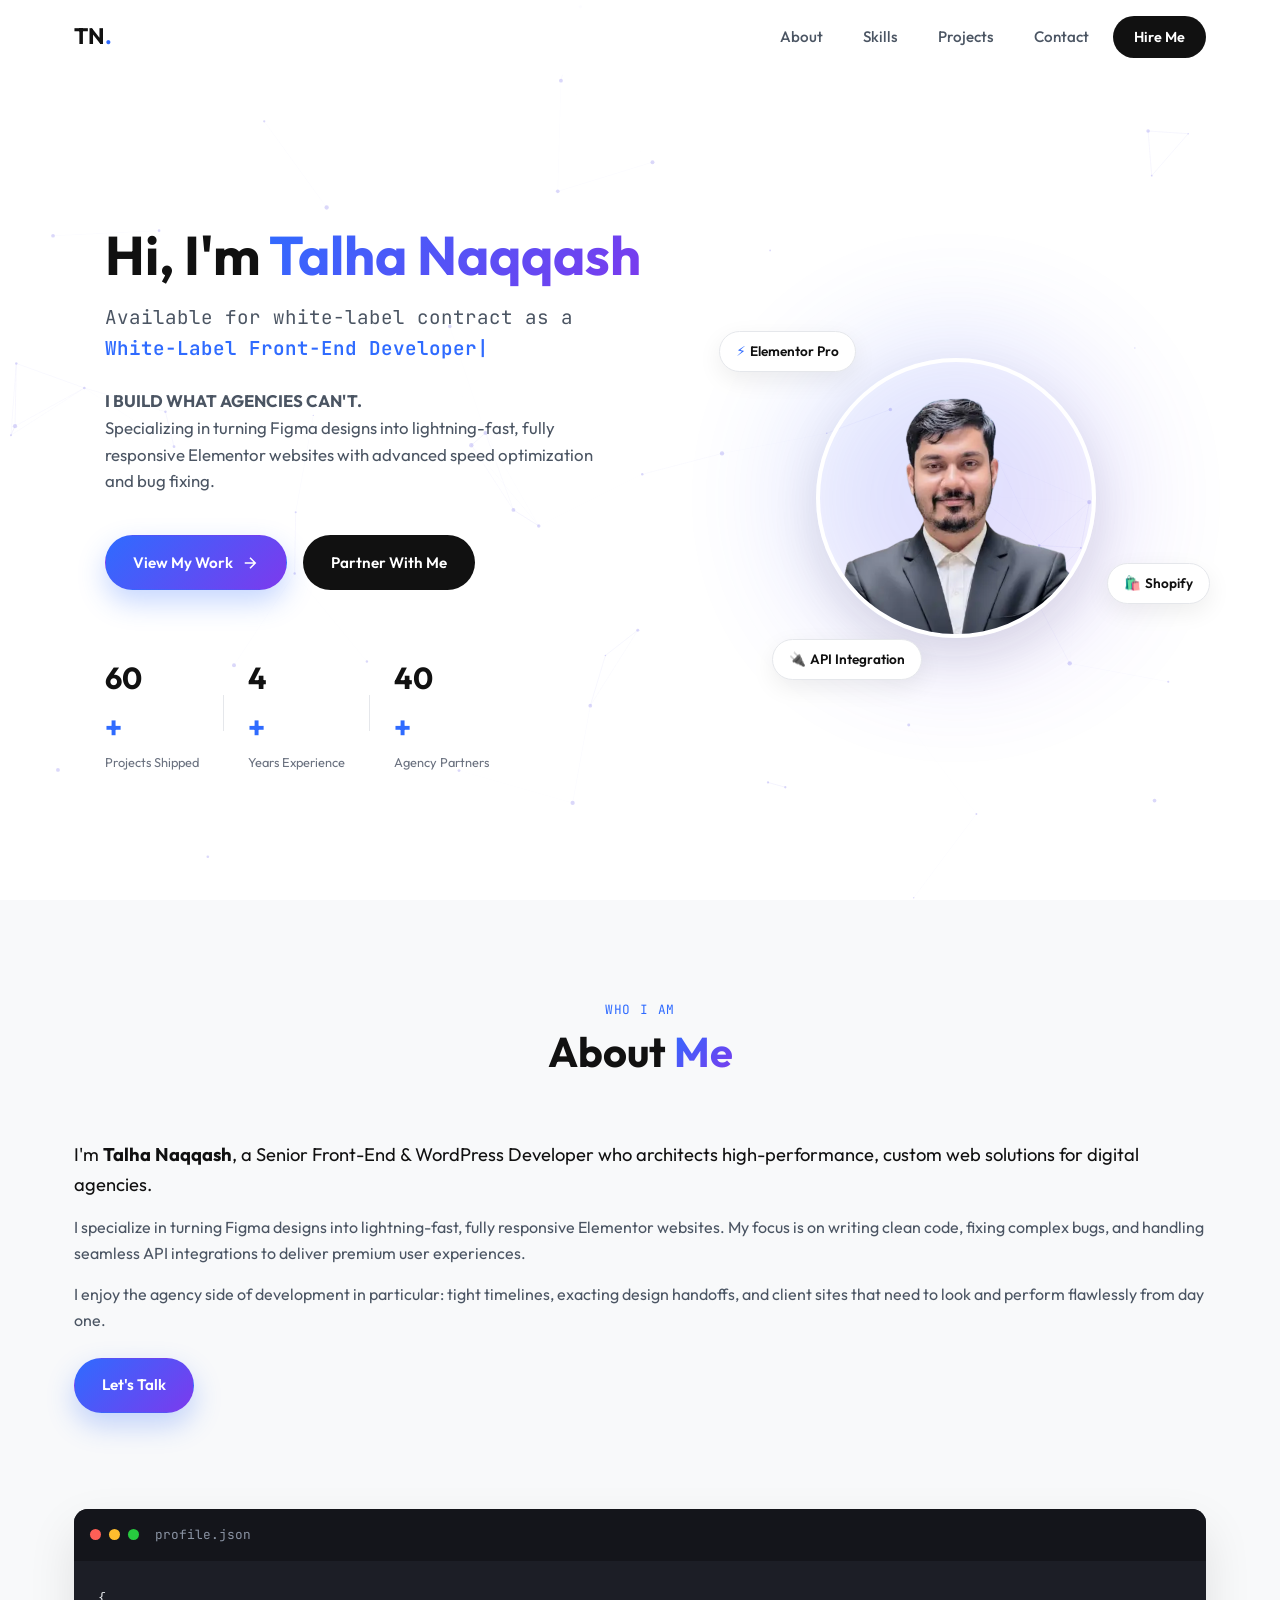
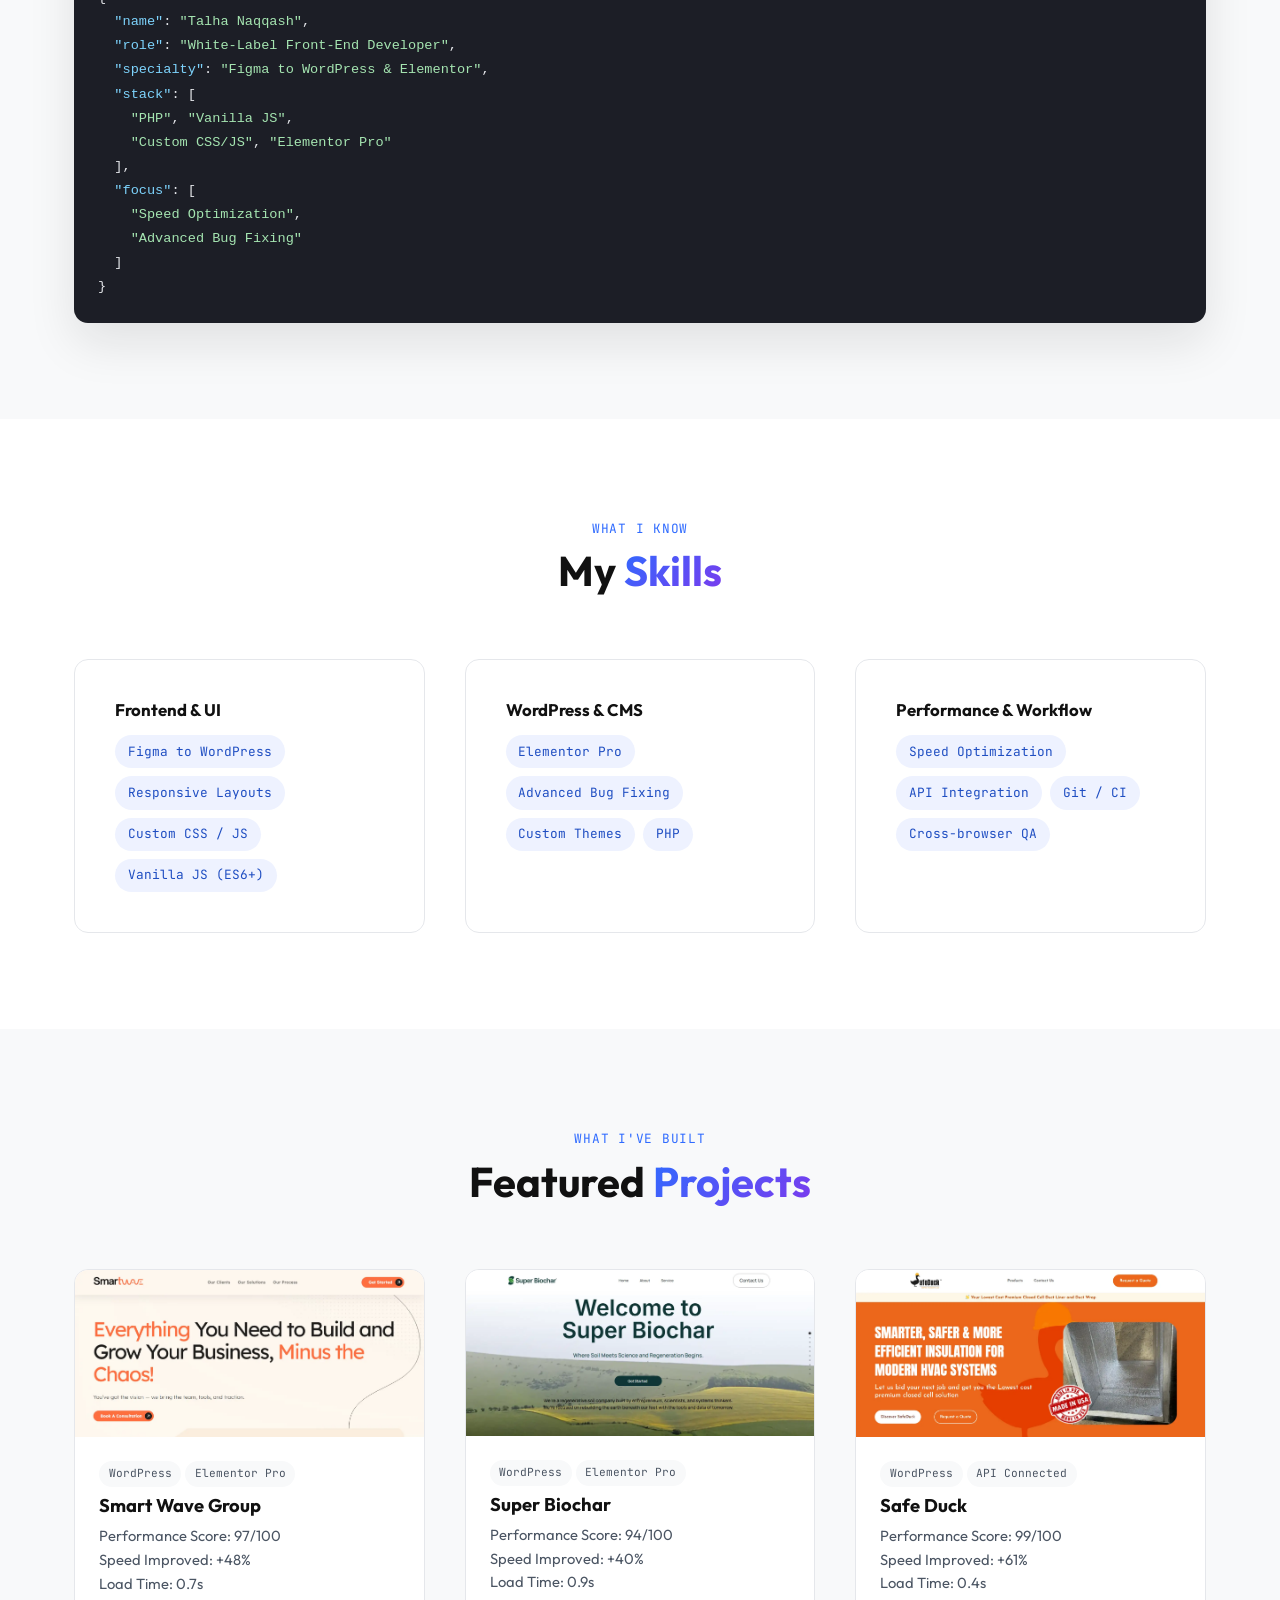
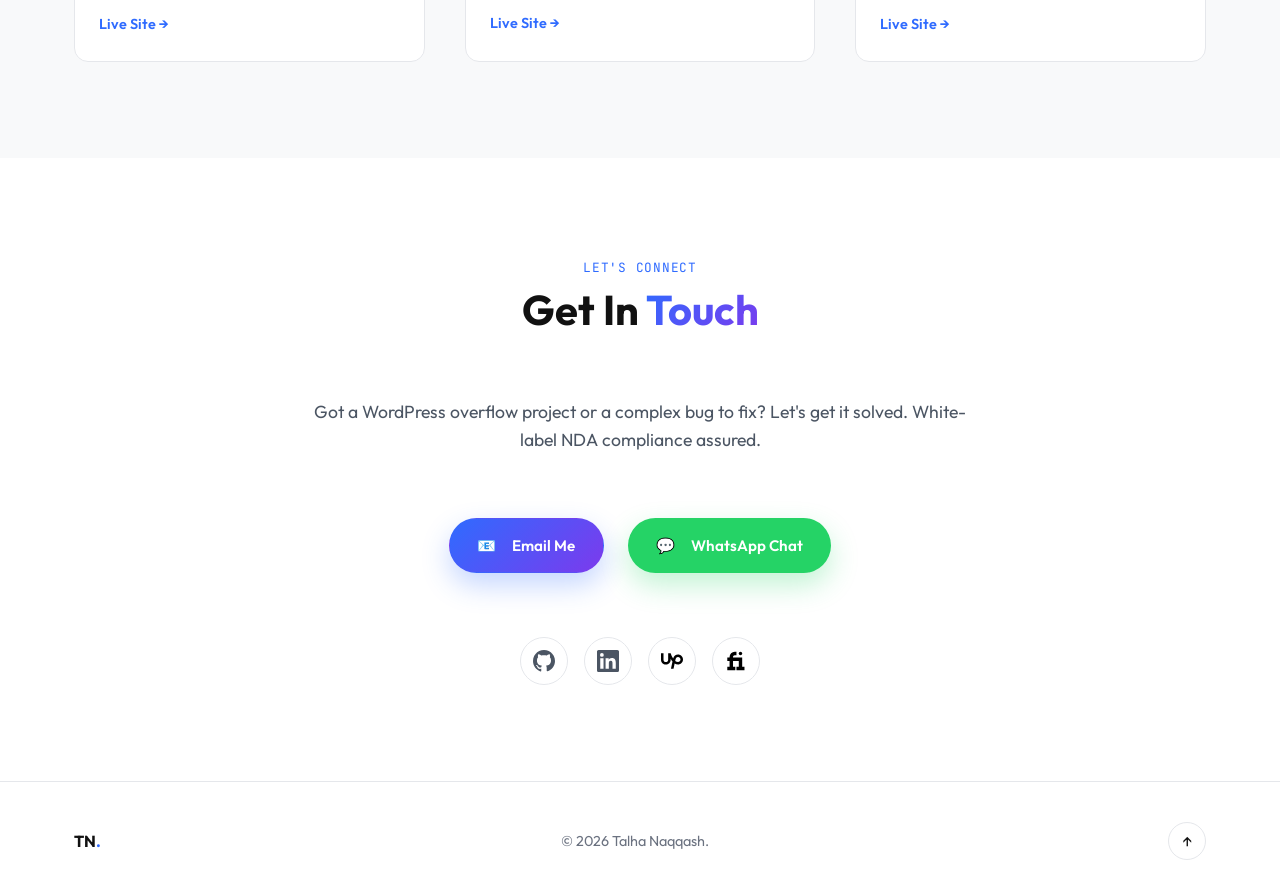
==== index.html @ b86e76d2 "Update index.html" ====
<!DOCTYPE html>
<html lang="en">
<head>
  <meta charset="UTF-8" />
  <meta name="viewport" content="width=device-width, initial-scale=1.0" />
  <title>Talha Naqqash — White-Label Front-End Developer</title>
  <meta name="description" content="Talha Naqqash is a White-Label Front-End Developer specializing in turning Figma designs into lightning-fast, fully responsive Elementor websites. Expert in speed optimization and advanced bug fixing." />
  <meta name="keywords" content="Talha Naqqash, Front-End Developer, WordPress Developer, White Label, Elementor Pro, Speed Optimization, Bug Fixing, API Integration" />
  <meta property="og:title" content="Talha Naqqash — White-Label Front-End Developer" />
  <meta property="og:description" content="I build what agencies can't. Specialized in custom Elementor builds, speed optimization, and advanced bug fixing." />
  <meta property="og:type" content="website" />

  <!-- Fonts: Outfit (display/body) + JetBrains Mono (code, typed text, tags) -->
  <link rel="preconnect" href="https://fonts.googleapis.com" />
  <link rel="preconnect" href="https://fonts.gstatic.com" crossorigin />
  <link href="https://fonts.googleapis.com/css2?family=Outfit:wght@300;400;500;600;700;800&family=JetBrains+Mono:wght@400;500;600&display=swap" rel="stylesheet" />

  <style>
  /* ==========================================================================
     Talha Naqqash — Portfolio
     Light-mode design system, BEM components, vanilla CSS (no frameworks)
     ========================================================================== */

  /* ---------- 1. Design tokens ---------- */
  :root {
    /* Color: light-mode, WCAG-conscious */
    --color-bg: #ffffff;
    --color-bg-alt: #f8f9fa;
    --color-surface: #ffffff;
    --color-border: #e5e7eb;

    --color-text-primary: #111111;
    --color-text-secondary: #4b5563;   
    --color-text-muted: #6b7280;   

    --color-accent: #2F6BFF;           
    --color-accent-dark: #1f4ec2;
    --color-accent-2: #7c3aed;         
    --color-accent-light: #eef2ff;
    --color-accent-glow: rgba(47, 107, 255, 0.28);
    --color-whatsapp: #25D366;

    --gradient-accent: linear-gradient(135deg, var(--color-accent), var(--color-accent-2));

    /* Type */
    --font-display: 'Outfit', system-ui, sans-serif;
    --font-body: 'Outfit', system-ui, sans-serif;
    --font-mono: 'JetBrains Mono', 'SFMono-Regular', Menlo, monospace;

    /* Spacing scale */
    --space-3xs: 0.25rem;
    --space-2xs: 0.5rem;
    --space-xs: 0.75rem;
    --space-sm: 1rem;
    --space-md: 1.5rem;
    --space-lg: 2.5rem;
    --space-xl: 4rem;
    --space-2xl: 6rem;

    /* Radius */
    --radius-sm: 8px;
    --radius-md: 14px;
    --radius-lg: 24px;
    --radius-full: 999px;

    /* Shadow */
    --shadow-sm: 0 1px 2px rgba(17, 17, 17, 0.05);
    --shadow-md: 0 8px 24px rgba(17, 17, 17, 0.07);
    --shadow-lg: 0 20px 48px rgba(17, 17, 17, 0.10);
    --shadow-accent: 0 12px 28px var(--color-accent-glow);

    /* Motion */
    --ease-base: cubic-bezier(0.4, 0, 0.2, 1);
    --transition-fast: 0.2s var(--ease-base);
    --transition-base: 0.35s var(--ease-base);

    --container-width: 1180px;
  }

  /* ---------- 2. Reset & base ---------- */
  *, *::before, *::after { box-sizing: border-box; }
  html { scroll-behavior: smooth; }

  @media (prefers-reduced-motion: reduce) {
    html { scroll-behavior: auto; }
    *, *::before, *::after {
      animation-duration: 0.001ms !important;
      animation-iteration-count: 1 !important;
      transition-duration: 0.001ms !important;
      scroll-behavior: auto !important;
    }
  }

  body, h1, h2, h3, p, figure, blockquote, ul, ol { margin: 0; }
  ul { list-style: none; padding: 0; }
  img { max-width: 100%; display: block; }
  a { color: inherit; text-decoration: none; }
  button { font: inherit; cursor: pointer; }
  input, textarea { font: inherit; }

  body {
    font-family: var(--font-body);
    color: var(--color-text-primary);
    background: var(--color-bg);
    line-height: 1.6;
    -webkit-font-smoothing: antialiased;
    overflow-x: hidden;
  }

  h1, h2, h3 { font-family: var(--font-display); font-weight: 700; line-height: 1.15; }

  :focus-visible {
    outline: 2px solid var(--color-accent);
    outline-offset: 3px;
    border-radius: var(--radius-sm);
  }

  /* ---------- 3. Utilities ---------- */
  .u-container {
    width: 100%;
    max-width: var(--container-width);
    margin-inline: auto;
    padding-inline: var(--space-md);
  }

  .u-skip-link {
    position: absolute;
    left: -9999px;
    top: 0;
    background: var(--color-accent);
    color: #fff;
    padding: var(--space-2xs) var(--space-sm);
    border-radius: var(--radius-sm);
    z-index: 999;
  }
  .u-skip-link:focus {
    left: var(--space-sm);
    top: var(--space-sm);
  }

  .section { padding-block: var(--space-2xl); }
  .section:nth-of-type(even) { background: var(--color-bg-alt); }

  .u-reveal {
    opacity: 0;
    transform: translateY(24px);
    transition: opacity 0.7s var(--ease-base), transform 0.7s var(--ease-base);
  }
  .u-reveal.is-visible { opacity: 1; transform: translateY(0); }

  /* ---------- 4. Cursor glow ---------- */
  .cursor-glow {
    position: fixed;
    top: 0;
    left: 0;
    width: 420px;
    height: 420px;
    pointer-events: none;
    border-radius: 50%;
    background: radial-gradient(circle, var(--color-accent-glow) 0%, rgba(124, 58, 237, 0) 70%);
    filter: blur(10px);
    transform: translate(-50%, -50%);
    z-index: 0;
    opacity: 0;
    transition: opacity 0.4s ease;
    will-change: transform;
  }
  .cursor-glow.is-active { opacity: 1; }

  @media (hover: none), (prefers-reduced-motion: reduce) {
    .cursor-glow { display: none; }
  }

  /* ---------- 5. Buttons ---------- */
  .button {
    display: inline-flex;
    align-items: center;
    gap: var(--space-2xs);
    padding: 0.9rem 1.7rem;
    border-radius: var(--radius-full);
    font-weight: 600;
    font-size: 0.95rem;
    border: 1.5px solid transparent;
    transition: transform var(--transition-fast), box-shadow var(--transition-fast), background var(--transition-fast), color var(--transition-fast);
    white-space: nowrap;
  }
  .button:hover { transform: translateY(-2px); }

  .button--primary {
    background: var(--gradient-accent);
    color: #fff;
    box-shadow: var(--shadow-accent);
  }
  .button--primary:hover { box-shadow: 0 16px 34px var(--color-accent-glow); }

  .button--secondary {
    background: var(--color-text-primary);
    color: #fff;
  }
  .button--secondary:hover { background: #000; }

  .button--outline {
    background: transparent;
    border-color: var(--color-border);
    color: var(--color-text-primary);
  }
  .button--outline:hover { border-color: var(--color-accent); color: var(--color-accent); }

  .button--whatsapp {
    background: var(--color-whatsapp);
    color: #fff;
    box-shadow: 0 12px 28px rgba(37, 211, 102, 0.28);
  }
  .button--whatsapp:hover { box-shadow: 0 16px 34px rgba(37, 211, 102, 0.4); }

  .button__icon {
    width: 18px;
    height: 18px;
    transition: transform var(--transition-fast);
  }
  .button--primary:hover .button__icon { transform: translateX(3px); }

  /* ---------- 6. Header ---------- */
  .header {
    position: fixed;
    inset-inline: 0;
    top: 0;
    z-index: 100;
    background: rgba(255, 255, 255, 0.75);
    backdrop-filter: blur(12px);
    -webkit-backdrop-filter: blur(12px);
    border-bottom: 1px solid transparent;
    transition: box-shadow var(--transition-base), border-color var(--transition-base);
  }
  .header--scrolled {
    box-shadow: var(--shadow-sm);
    border-bottom-color: var(--color-border);
  }

  .header__inner {
    max-width: var(--container-width);
    margin-inline: auto;
    padding: var(--space-sm) var(--space-md);
    display: flex;
    align-items: center;
    gap: var(--space-md);
  }

  .header__logo {
    font-family: var(--font-display);
    font-weight: 700;
    font-size: 1.4rem;
    color: var(--color-text-primary);
  }
  .header__logo-dot { color: var(--color-accent); }

  .header__nav { margin-inline-start: auto; }
  .header__nav-list { display: flex; gap: var(--space-lg); }
  .header__nav-link {
    font-weight: 500;
    font-size: 0.95rem;
    color: var(--color-text-secondary);
    position: relative;
    padding-block: var(--space-3xs);
    transition: color var(--transition-fast);
  }
  .header__nav-link::after {
    content: '';
    position: absolute;
    left: 0;
    bottom: -2px;
    width: 0;
    height: 2px;
    background: var(--gradient-accent);
    transition: width var(--transition-fast);
  }
  .header__nav-link:hover { color: var(--color-text-primary); }
  .header__nav-link:hover::after,
  .header__nav-link.is-active::after { width: 100%; }
  .header__nav-link.is-active { color: var(--color-text-primary); }

  .header__cta {
    background: var(--color-text-primary);
    color: #fff;
    padding: 0.6rem 1.3rem;
    border-radius: var(--radius-full);
    font-weight: 600;
    font-size: 0.9rem;
    transition: background var(--transition-fast), transform var(--transition-fast);
  }
  .header__cta:hover { background: var(--color-accent); transform: translateY(-2px); }

  .header__hamburger {
    display: none;
    flex-direction: column;
    gap: 5px;
    background: none;
    border: none;
    padding: var(--space-2xs);
  }
  .header__hamburger-bar {
    width: 22px;
    height: 2px;
    background: var(--color-text-primary);
    border-radius: 2px;
    transition: transform var(--transition-fast), opacity var(--transition-fast);
  }
  .header__hamburger--active .header__hamburger-bar:nth-child(1) { transform: translateY(7px) rotate(45deg); }
  .header__hamburger--active .header__hamburger-bar:nth-child(2) { opacity: 0; }
  .header__hamburger--active .header__hamburger-bar:nth-child(3) { transform: translateY(-7px) rotate(-45deg); }

  /* ---------- 7. Hero ---------- */
  .hero {
    position: relative;
    min-height: 100vh;
    display: flex;
    align-items: center;
    padding-top: 6rem;
    overflow: hidden;
    background: var(--color-bg);
  }

  .hero__canvas {
    position: absolute;
    inset: 0;
    width: 100%;
    height: 100%;
    z-index: 0;
    opacity: 0.6;
  }

  .hero__container {
    position: relative;
    z-index: 1;
    max-width: var(--container-width);
    margin-inline: auto;
    padding-inline: var(--space-md);
    display: grid;
    grid-template-columns: 1.1fr 0.9fr;
    align-items: center;
    gap: var(--space-2xl);
  }

  .hero__greeting {
    display: inline-block;
    font-family: var(--font-mono);
    font-size: 0.85rem;
    color: var(--color-accent-dark);
    background: var(--color-accent-light);
    padding: 0.45rem 1rem;
    border-radius: var(--radius-full);
    margin-bottom: var(--space-md);
    animation: fadeInUp 0.7s var(--ease-base) both;
  }

  .hero__title {
    font-size: clamp(2.2rem, 5vw, 3.4rem);
    color: var(--color-text-primary);
    margin-bottom: var(--space-sm);
    animation: fadeInUp 0.7s var(--ease-base) 0.1s both;
  }
  .hero__title-highlight {
    background: var(--gradient-accent);
    -webkit-background-clip: text;
    background-clip: text;
    color: transparent;
  }

  .hero__role {
    font-family: var(--font-mono);
    font-size: clamp(1rem, 2vw, 1.2rem);
    color: var(--color-text-secondary);
    margin-bottom: var(--space-md);
    min-height: 1.6em;
    animation: fadeInUp 0.7s var(--ease-base) 0.2s both;
  }
  .hero__role-typed { color: var(--color-accent); font-weight: 600; }
  .hero__role-cursor {
    color: var(--color-accent);
    font-weight: 600;
    animation: blink 1s step-end infinite;
  }

  .hero__tagline {
    max-width: 46ch;
    color: var(--color-text-secondary);
    font-size: 1.05rem;
    margin-bottom: var(--space-lg);
    animation: fadeInUp 0.7s var(--ease-base) 0.3s both;
  }

  .hero__actions {
    display: flex;
    flex-wrap: wrap;
    gap: var(--space-sm);
    margin-bottom: var(--space-xl);
    animation: fadeInUp 0.7s var(--ease-base) 0.4s both;
  }

  .hero__stats {
    display: flex;
    align-items: center;
    gap: var(--space-md);
    animation: fadeInUp 0.7s var(--ease-base) 0.5s both;
  }
  .hero__stat { display: flex; flex-direction: column; }
  .hero__stat-number, .hero__stat-unit {
    font-family: var(--font-display);
    font-size: 1.9rem;
    font-weight: 700;
    color: var(--color-text-primary);
  }
  .hero__stat-unit { color: var(--color-accent); }
  .hero__stat-label {
    font-size: 0.8rem;
    color: var(--color-text-muted);
  }
  .hero__stat-divider {
    width: 1px;
    height: 36px;
    background: var(--color-border);
  }

  .hero__visual {
    position: relative;
    display: flex;
    align-items: center;
    justify-content: center;
    min-height: 380px;
    animation: fadeIn 1s var(--ease-base) 0.3s both;
  }

  .hero__photo-glow {
    position: absolute;
    width: 320px;
    height: 320px;
    border-radius: 50%;
    background: var(--gradient-accent);
    opacity: 0.18;
    filter: blur(60px);
    animation: pulseGlow 6s ease-in-out infinite;
  }
    
  .hero__photo {
    position: relative;
    width: 280px;
    height: 280px;
    border-radius: 50%;
    object-fit: cover;
    object-position: top; /* <--- This forces the crop to keep your head */
    border: 4px solid #fff;
    box-shadow: var(--shadow-lg);
  }

  .hero__photo--placeholder {
    display: flex;
    align-items: center;
    justify-content: center;
    background: var(--gradient-accent);
    color: #fff;
    font-family: var(--font-display);
    font-weight: 700;
    font-size: 4rem;
    letter-spacing: 1px;
  }

  .hero__badge {
    position: absolute;
    display: flex;
    align-items: center;
    gap: var(--space-3xs);
    background: var(--color-surface);
    border: 1px solid var(--color-border);
    padding: 0.55rem 1rem;
    border-radius: var(--radius-full);
    font-size: 0.85rem;
    font-weight: 600;
    color: var(--color-text-primary);
    box-shadow: var(--shadow-md);
    animation: float 5s ease-in-out infinite;
    animation-delay: var(--delay, 0s);
  }
  .hero__badge-icon { color: var(--color-accent); }
  .hero__badge--wp { top: 6%; left: -4%; }
  .hero__badge--js { bottom: 22%; right: -8%; }
  .hero__badge--php { bottom: 2%; left: 8%; }

  /* ---------- 8. Section heading ---------- */
  .section-heading { text-align: center; max-width: 640px; margin: 0 auto var(--space-xl); }
  .section-heading__eyebrow {
    display: inline-block;
    font-family: var(--font-mono);
    font-size: 0.8rem;
    letter-spacing: 0.06em;
    text-transform: uppercase;
    color: var(--color-accent);
    margin-bottom: var(--space-2xs);
  }
  .section-heading__title {
    font-size: clamp(1.8rem, 3.5vw, 2.6rem);
    color: var(--color-text-primary);
  }
  .section-heading__highlight {
    background: var(--gradient-accent);
    -webkit-background-clip: text;
    background-clip: text;
    color: transparent;
  }

  /* ---------- 9. About ---------- */
  .about__grid {
    display: grid;
    grid-template-columns: 1.1fr 0.9fr;
    gap: var(--space-2xl);
    align-items: center;
  }
  .about__lead { font-size: 1.15rem; margin-bottom: var(--space-sm); }
  .about__paragraph { color: var(--color-text-secondary); margin-bottom: var(--space-sm); }
  .about__actions { display: flex; gap: var(--space-sm); margin-top: var(--space-md); flex-wrap: wrap; }

  .code-window {
    background: #1c1e26;
    border-radius: var(--radius-md);
    overflow: hidden;
    box-shadow: var(--shadow-lg);
  }
  .code-window__header {
    display: flex;
    align-items: center;
    gap: var(--space-2xs);
    padding: var(--space-sm);
    background: #14151b;
  }
  .code-window__dot { width: 11px; height: 11px; border-radius: 50%; }
  .code-window__dot--red { background: #ff5f56; }
  .code-window__dot--yellow { background: #ffbd2e; }
  .code-window__dot--green { background: #27c93f; }
  .code-window__title {
    margin-inline-start: var(--space-2xs);
    font-family: var(--font-mono);
    font-size: 0.8rem;
    color: #8a93a3;
  }
  .code-window__body { padding: var(--space-md); overflow-x: auto; }
  .code-window__pre {
    margin: 0;
    font-family: var(--font-mono);
    font-size: 0.85rem;
    line-height: 1.7;
    color: #e5e7eb;
  }
  .code-window__key { color: #7dd3fc; }
  .code-window__value { color: #a5e5b1; }

  /* ---------- 10. Skills ---------- */
  .skills__grid {
    display: grid;
    grid-template-columns: repeat(3, 1fr);
    gap: var(--space-lg);
  }
  .skills__category {
    background: var(--color-surface);
    border: 1px solid var(--color-border);
    border-radius: var(--radius-md);
    padding: var(--space-lg);
  }
  .skills__category-title {
    font-size: 1.05rem;
    margin-bottom: var(--space-sm);
    color: var(--color-text-primary);
  }
  .skills__tag-list { display: flex; flex-wrap: wrap; gap: var(--space-2xs); }
  .skills__tag {
    font-family: var(--font-mono);
    font-size: 0.8rem;
    background: var(--color-accent-light);
    color: var(--color-accent-dark);
    padding: 0.4rem 0.8rem;
    border-radius: var(--radius-full);
    transition: transform var(--transition-fast), box-shadow var(--transition-fast);
  }
  .skills__tag:hover { transform: translateY(-2px); box-shadow: var(--shadow-sm); }

  /* ---------- 11. Projects ---------- */
  .projects__grid {
    display: grid;
    grid-template-columns: repeat(3, 1fr);
    gap: var(--space-lg);
  }
  .projects__card {
    background: var(--color-surface);
    border: 1px solid var(--color-border);
    border-radius: var(--radius-md);
    overflow: hidden;
    transition: transform var(--transition-base), box-shadow var(--transition-base);
  }
  .projects__card:hover { transform: translateY(-6px); box-shadow: var(--shadow-lg); }

  .projects__thumb {
    display: flex;
    align-items: center;
    justify-content: center;
  }
  .projects__thumb-icon { font-size: 2.4rem; }
 
  .projects__body { padding: var(--space-md); }
  .projects__tags { display: flex; flex-wrap: wrap; gap: var(--space-3xs); margin-bottom: var(--space-2xs); }
  .projects__tag {
    font-family: var(--font-mono);
    font-size: 0.7rem;
    background: var(--color-bg-alt);
    color: var(--color-text-secondary);
    padding: 0.25rem 0.6rem;
    border-radius: var(--radius-full);
  }
  .projects__title { font-size: 1.15rem; margin-bottom: var(--space-2xs); }
  .projects__desc { color: var(--color-text-secondary); font-size: 0.92rem; margin-bottom: var(--space-sm); }
  .projects__link { color: var(--color-accent); font-weight: 600; font-size: 0.9rem; }
  .projects__link:hover { text-decoration: underline; }

  /* ---------- 12. Contact (Simplified & Centered) ---------- */
  .contact__grid {
    max-width: 680px;
    margin-inline: auto;
    text-align: center;
  }
  .contact__info {
    display: flex;
    flex-direction: column;
    align-items: center;
  }
  .contact__lead {
    color: var(--color-text-secondary);
    margin-bottom: var(--space-xl);
    font-size: 1.1rem;
  }
  .contact__actions-large {
    display: flex;
    flex-wrap: wrap;
    justify-content: center;
    gap: var(--space-md);
    margin-bottom: var(--space-xl);
  }
  .contact__socials {
    display: flex;
    justify-content: center;
    gap: var(--space-sm);
  }
  .contact__social {
    width: 48px;
    height: 48px;
    display: flex;
    align-items: center;
    justify-content: center;
    border: 1px solid var(--color-border);
    border-radius: var(--radius-full);
    color: var(--color-text-secondary);
    transition: all var(--transition-fast);
  }
  .contact__social svg { width: 22px; height: 22px; }
  .contact__social:hover { 
    color: #fff; 
    background: var(--gradient-accent); 
    border-color: transparent; 
    transform: translateY(-2px); 
  }

  /* ---------- 13. Footer ---------- */
  .footer { padding-block: var(--space-lg); border-top: 1px solid var(--color-border); }
  .footer__inner {
    display: flex;
    align-items: center;
    justify-content: space-between;
    flex-wrap: wrap;
    gap: var(--space-sm);
  }
  .footer__logo { font-family: var(--font-display); font-weight: 700; }
  .footer__logo-dot { color: var(--color-accent); }
  .footer__copy { color: var(--color-text-muted); font-size: 0.9rem; }
  .footer__back-to-top {
    width: 38px;
    height: 38px;
    display: flex;
    align-items: center;
    justify-content: center;
    border: 1px solid var(--color-border);
    border-radius: 50%;
    transition: all var(--transition-fast);
  }
  .footer__back-to-top:hover { background: var(--gradient-accent); color: #fff; border-color: transparent; }

  /* ---------- 14. Keyframes ---------- */
  @keyframes fadeInUp {
    from { opacity: 0; transform: translateY(18px); }
    to { opacity: 1; transform: translateY(0); }
  }
  @keyframes fadeIn {
    from { opacity: 0; }
    to { opacity: 1; }
  }
  @keyframes blink {
    0%, 100% { opacity: 1; }
    50% { opacity: 0; }
  }
  @keyframes float {
    0%, 100% { transform: translateY(0); }
    50% { transform: translateY(-12px); }
  }
  @keyframes pulseGlow {
    0%, 100% { transform: scale(1); opacity: 0.18; }
    50% { transform: scale(1.1); opacity: 0.28; }
  }

  @media (prefers-reduced-motion: reduce) {
    .hero__badge, .hero__photo-glow, .hero__role-cursor { animation: none; }
  }

  /* ---------- 15. Responsive ---------- */
  @media (max-width: 960px) {
    .hero__container,
    .about__grid { grid-template-columns: 1fr; }

    .hero__visual { order: -1; min-height: 300px; }
    .hero__photo, .hero__photo--placeholder { width: 220px; height: 220px; font-size: 3rem; }

    .skills__grid, .projects__grid { grid-template-columns: 1fr 1fr; }
  }

   @media (max-width: 720px) {
    /* --- NEW HEADER MOBILE LAYOUT --- */
    .header__inner {
      position: relative;
    }
    .header__hamburger { 
      display: flex; 
      order: -1; /* Pushes the menu icon to the far left */
    }
    .header__logo {
      position: absolute;
      left: 50%;
      transform: translateX(-50%); /* Perfectly centers the logo */
    }
    .header__cta { 
      display: none; 
    }
    /* -------------------------------- */

    .header__nav {
      position: fixed;
      inset: 4.2rem var(--space-md) auto;
      background: var(--color-surface);
      border: 1px solid var(--color-border);
      border-radius: var(--radius-md);
      box-shadow: var(--shadow-lg);
      padding: var(--space-md);
      transform: translateY(-12px);
      opacity: 0;
      pointer-events: none;
      transition: all var(--transition-base);
    }
    
    /* ... keep the rest of your mobile CSS exactly as it is ... */

  
    .header__nav--open { transform: translateY(0); opacity: 1; pointer-events: auto; }
    .header__nav-list { flex-direction: column; gap: var(--space-sm); text-align: center; }
    

    .hero__stats { flex-wrap: wrap; }
    .skills__grid, .projects__grid { grid-template-columns: 1fr; }
    .hero__badge { position: static; display: inline-flex; margin: var(--space-3xs); animation: none; }
    .hero__visual { flex-wrap: wrap; gap: var(--space-2xs); }
  }

      /* --- MOBILE OVERFLOW FIX --- */
  html, body {
    overflow-x: hidden;
    max-width: 100vw;
  }

  .about__text, 
  .about__visual, 
  .code-window {
    min-width: 0; /* Forces the grid to shrink below the size of the <pre> content */
    max-width: 100%;
  }
  
  .code-window__body {
    overflow-x: auto; /* Allows the code block to scroll internally without breaking the page */
  }
  /* --------------------------- */
  /* --- STRICT MOBILE OVERFLOW FIX --- */
  .about__grid {
    grid-template-columns: minmax(0, 1fr); /* Forces the grid to obey screen bounds */
  }

  .about__visual {
    width: 100%;
    min-width: 0;
  }

  .code-window__pre {
    white-space: pre-wrap; /* Forces long JSON strings to wrap on mobile */
    word-break: break-word;
  }
  
  html, body {
    overflow-x: hidden;
    width: 100%;
  }
  /* ---------------------------------- */
    
    
  </style>
</head>
<body>

  <!-- Skip link for keyboard/screen-reader users -->
  <a class="u-skip-link" href="#main">Skip to main content</a>

  <!-- Ambient cursor glow (desktop only, disabled under prefers-reduced-motion) -->
  <div class="cursor-glow" id="cursorGlow" aria-hidden="true"></div>

  <!-- ================= HEADER ================= -->
  <header class="header" id="header">
    <div class="header__inner">
      <a class="header__logo" href="#hero" aria-label="Talha Naqqash — home">
        TN<span class="header__logo-dot">.</span>
      </a>

      <nav class="header__nav" id="headerNav" aria-label="Primary">
        <ul class="header__nav-list">
          <li class="header__nav-item"><a href="#about" class="header__nav-link">About</a></li>
          <li class="header__nav-item"><a href="#skills" class="header__nav-link">Skills</a></li>
          <li class="header__nav-item"><a href="#projects" class="header__nav-link">Projects</a></li>
          <li class="header__nav-item"><a href="#contact" class="header__nav-link">Contact</a></li>
        </ul>
      </nav>

      <a href="#contact" class="header__cta">Hire Me</a>

      <button class="header__hamburger" id="hamburger" aria-label="Toggle menu" aria-expanded="false" aria-controls="headerNav">
        <span class="header__hamburger-bar"></span>
        <span class="header__hamburger-bar"></span>
        <span class="header__hamburger-bar"></span>
      </button>
    </div>
  </header>

  <main id="main">
    <!-- ================= HERO ================= -->
    <section class="hero" id="hero">
      <canvas class="hero__canvas" id="particleCanvas" aria-hidden="true"></canvas>

      <div class="hero__container">
        <div class="hero__content">

          <h1 class="hero__title">
            Hi, I'm <span class="hero__title-highlight">Talha Naqqash</span>
          </h1>

          <div class="hero__role" aria-live="polite">
            <span class="hero__role-label">Available for white-label contract as a</span><br/>
            <span class="hero__role-typed" id="typedText"></span><span class="hero__role-cursor" aria-hidden="true">|</span>
          </div>

          <p class="hero__tagline">
            <strong>I BUILD WHAT AGENCIES CAN'T.</strong> <br/>
            Specializing in turning Figma designs into lightning-fast, fully responsive Elementor websites with advanced speed optimization and bug fixing.
          </p>

          <div class="hero__actions">
            <a href="#projects" class="button button--primary">
              <span>View My Work</span>
              <svg class="button__icon" viewBox="0 0 24 24" fill="none" stroke="currentColor" stroke-width="2" aria-hidden="true"><path d="M5 12h14M12 5l7 7-7 7"/></svg>
            </a>
            <a href="mailto:talhanaqqash998@gmail.com" class="button button--secondary">Partner With Me</a>
          </div>

          <div class="hero__stats">
            <div class="hero__stat">
              <span class="hero__stat-number" data-target="60">0</span><span class="hero__stat-unit">+</span>
              <span class="hero__stat-label">Projects Shipped</span>
            </div>
            <div class="hero__stat-divider" aria-hidden="true"></div>
            <div class="hero__stat">
              <span class="hero__stat-number" data-target="4">0</span><span class="hero__stat-unit">+</span>
              <span class="hero__stat-label">Years Experience</span>
            </div>
            <div class="hero__stat-divider" aria-hidden="true"></div>
            <div class="hero__stat">
              <span class="hero__stat-number" data-target="40">0</span><span class="hero__stat-unit">+</span>
              <span class="hero__stat-label">Agency Partners</span>
            </div>
          </div>
        </div>

        <div class="hero__visual">
          <div class="hero__photo-glow" aria-hidden="true"></div>

          <!-- Updated to use your actual image -->
          <img src="Talha-Portrait.webp" alt="Talha Naqqash" class="hero__photo" />

          <div class="hero__badge hero__badge--wp" style="--delay: 0s">
            <span class="hero__badge-icon" aria-hidden="true">⚡</span> Elementor Pro
          </div>
          <div class="hero__badge hero__badge--js" style="--delay: .6s">
            <span class="hero__badge-icon" aria-hidden="true">🛍️</span> Shopify
          </div>
          <div class="hero__badge hero__badge--php" style="--delay: 1.2s">
            <span class="hero__badge-icon" aria-hidden="true">🔌</span> API Integration
          </div>
        </div>

      </div>
    </section>

    <!-- ================= ABOUT ================= -->
    <section class="section about" id="about">
      <div class="u-container">
        <div class="section-heading u-reveal">
          <span class="section-heading__eyebrow">Who I Am</span>
          <h2 class="section-heading__title">About <span class="section-heading__highlight">Me</span></h2>
        </div>

        <div class="about__grid">
          <div class="about__text u-reveal">
            <p class="about__lead">
              I'm <strong>Talha Naqqash</strong>, a Senior Front-End &amp; WordPress Developer who
              architects high-performance, custom web solutions for digital agencies.
            </p>
            <p class="about__paragraph">
              I specialize in turning Figma designs into lightning-fast, fully responsive Elementor websites. My focus is on writing clean code, fixing complex bugs, and handling seamless API integrations to deliver premium user experiences.
            </p>
            <p class="about__paragraph">
              I enjoy the agency side of development in particular: tight timelines, exacting
              design handoffs, and client sites that need to look and perform flawlessly from
              day one.
            </p>
            <div class="about__actions">
              <a href="#contact" class="button button--primary">Let's Talk</a>
              
            </div>
          </div>

          <div class="about__visual u-reveal">
            <div class="code-window">
              <div class="code-window__header">
                <span class="code-window__dot code-window__dot--red"></span>
                <span class="code-window__dot code-window__dot--yellow"></span>
                <span class="code-window__dot code-window__dot--green"></span>
                <span class="code-window__title">profile.json</span>
              </div>
              <div class="code-window__body">
<pre class="code-window__pre"><code>{
  <span class="code-window__key">"name"</span>: <span class="code-window__value">"Talha Naqqash"</span>,
  <span class="code-window__key">"role"</span>: <span class="code-window__value">"White-Label Front-End Developer"</span>,
  <span class="code-window__key">"specialty"</span>: <span class="code-window__value">"Figma to WordPress & Elementor"</span>,
  <span class="code-window__key">"stack"</span>: [
    <span class="code-window__value">"PHP"</span>, <span class="code-window__value">"Vanilla JS"</span>,
    <span class="code-window__value">"Custom CSS/JS"</span>, <span class="code-window__value">"Elementor Pro"</span>
  ],
  <span class="code-window__key">"focus"</span>: [
    <span class="code-window__value">"Speed Optimization"</span>,
    <span class="code-window__value">"Advanced Bug Fixing"</span>
  ]
}</code></pre>
              </div>
            </div>
          </div>
        </div>
      </div>
    </section>

    <!-- ================= SKILLS ================= -->
    <section class="section skills" id="skills">
      <div class="u-container">
        <div class="section-heading u-reveal">
          <span class="section-heading__eyebrow">What I Know</span>
          <h2 class="section-heading__title">My <span class="section-heading__highlight">Skills</span></h2>
        </div>

        <div class="skills__grid">
          <div class="skills__category u-reveal">
            <h3 class="skills__category-title">Frontend &amp; UI</h3>
            <div class="skills__tag-list">
              <span class="skills__tag">Figma to WordPress</span>
              <span class="skills__tag">Responsive Layouts</span>
              <span class="skills__tag">Custom CSS / JS</span>
              <span class="skills__tag">Vanilla JS (ES6+)</span>
            </div>
          </div>

          <div class="skills__category u-reveal">
            <h3 class="skills__category-title">WordPress &amp; CMS</h3>
            <div class="skills__tag-list">
              <span class="skills__tag">Elementor Pro</span>
              <span class="skills__tag">Advanced Bug Fixing</span>
              <span class="skills__tag">Custom Themes</span>
              <span class="skills__tag">PHP</span>
            </div>
          </div>

          <div class="skills__category u-reveal">
            <h3 class="skills__category-title">Performance & Workflow</h3>
            <div class="skills__tag-list">
              <span class="skills__tag">Speed Optimization</span>
              <span class="skills__tag">API Integration</span>
              <span class="skills__tag">Git / CI</span>
              <span class="skills__tag">Cross-browser QA</span>
            </div>
          </div>
        </div>
      </div>
    </section>

    <!-- ================= PROJECTS ================= -->
    <section class="section projects" id="projects">
      <div class="u-container">
        <div class="section-heading u-reveal">
          <span class="section-heading__eyebrow">What I've Built</span>
          <h2 class="section-heading__title">Featured <span class="section-heading__highlight">Projects</span></h2>
        </div>

        <div class="projects__grid">
          <article class="projects__card u-reveal">
            <div class="projects__thumb projects__thumb--one" aria-hidden="true">
              <span class="projects__thumb-icon"><img src="Smart Wave Group.webp" alt="Smart Wave Group" /></span>
            </div>
            <div class="projects__body">
              <div class="projects__tags">
                <span class="projects__tag">WordPress</span>
                <span class="projects__tag">Elementor Pro</span>
              </div>
              <h3 class="projects__title">Smart Wave Group</h3>
              <p class="projects__desc">Performance Score: 97/100<br/>Speed Improved: +48%<br/>Load Time: 0.7s</p>
              <a href="https://smartwavegroup.com.au/" target="_blank" rel="noopener noreferrer" class="projects__link">Live Site →</a>
            </div>
          </article>

          <article class="projects__card u-reveal">
            <div class="projects__thumb projects__thumb--two" aria-hidden="true">
              <span class="projects__thumb-icon"><img src="Cyan.webp" alt="Super Biochar" /></span>
            </div>
            <div class="projects__body">
              <div class="projects__tags">
                <span class="projects__tag">WordPress</span>
                <span class="projects__tag">Elementor Pro</span>
              </div>
              <h3 class="projects__title">Super Biochar</h3>
              <p class="projects__desc">Performance Score: 94/100<br/>Speed Improved: +40%<br/>Load Time: 0.9s</p>
              <a href="https://cyan-baboon-493148.hostingersite.com/" target="_blank" rel="noopener noreferrer" class="projects__link">Live Site →</a>
            </div>
          </article>

          <article class="projects__card u-reveal">
            <div class="projects__thumb projects__thumb--three" aria-hidden="true">
              <span class="projects__thumb-icon"><img src="My Safe Duck.webp" alt="My Safe Duck" /></span>
            </div>
            <div class="projects__body">
              <div class="projects__tags">
                <span class="projects__tag">WordPress</span>
                <span class="projects__tag">API Connected</span>
              </div>
              <h3 class="projects__title">Safe Duck</h3>
              <p class="projects__desc">Performance Score: 99/100<br/>Speed Improved: +61%<br/>Load Time: 0.4s</p>
              <a href="https://mysafeduck.com/" target="_blank" rel="noopener noreferrer" class="projects__link">Live Site →</a>
            </div>
          </article>
        </div>
      </div>
    </section>

    <!-- ================= CONTACT ================= -->
    <section class="section contact" id="contact">
      <div class="u-container">
        <div class="section-heading u-reveal">
          <span class="section-heading__eyebrow">Let's Connect</span>
          <h2 class="section-heading__title">Get In <span class="section-heading__highlight">Touch</span></h2>
        </div>

        <div class="contact__grid">
          <div class="contact__info u-reveal">
            <p class="contact__lead">
              Got a WordPress overflow project or a complex bug to fix? Let's get it solved. White-label NDA compliance assured.
            </p>

            <div class="contact__actions-large">
              <a href="mailto:talhanaqqash998@gmail.com" class="button button--primary">
                <span aria-hidden="true" style="margin-right: 8px;">📧</span> Email Me
              </a>
              <a href="https://wa.me/923126311998" target="_blank" rel="noopener noreferrer" class="button button--whatsapp">
                <span aria-hidden="true" style="margin-right: 8px;">💬</span> WhatsApp Chat
              </a>
            </div>

            <div class="contact__socials">
              <!-- GitHub -->
              <a href="https://github.com/Talha-Naqqash" class="contact__social" aria-label="GitHub">
              <svg viewBox="0 0 24 24" fill="currentColor" aria-hidden="true"><path d="M12 0C5.37 0 0 5.37 0 12c0 5.3 3.44 9.8 8.21 11.39.6.11.79-.26.79-.58v-2.23c-3.34.72-4.04-1.61-4.04-1.61-.55-1.39-1.34-1.76-1.34-1.76-1.09-.75.08-.73.08-.73 1.2.09 1.84 1.24 1.84 1.24 1.07 1.83 2.81 1.3 3.49 1 .11-.78.42-1.3.76-1.6-2.67-.3-5.47-1.33-5.47-5.93 0-1.31.47-2.38 1.24-3.22-.13-.3-.54-1.52.12-3.18 0 0 1-.32 3.3 1.23.96-.27 1.98-.4 3-.4 1.02 0 2.04.13 3 .4 2.3-1.55 3.3-1.23 3.3-1.23.66 1.66.25 2.88.12 3.18.77.84 1.24 1.91 1.24 3.22 0 4.61-2.81 5.62-5.49 5.92.43.37.81 1.1.81 2.22v3.29c0 .32.19.7.8.58C20.56 21.8 24 17.3 24 12c0-6.63-5.37-12-12-12Z"/></svg>
              </a>
  
              <!-- LinkedIn -->
              <a href="https://www.linkedin.com/in/talhanaqqash-dev/" class="contact__social" aria-label="LinkedIn">
              <svg viewBox="0 0 24 24" fill="currentColor" aria-hidden="true"><path d="M20.45 20.45h-3.55v-5.57c0-1.33-.02-3.03-1.85-3.03-1.86 0-2.14 1.45-2.14 2.94v5.66H9.36V9h3.41v1.56h.05c.48-.9 1.64-1.85 3.38-1.85 3.61 0 4.28 2.38 4.28 5.47v6.27ZM5.34 7.43a2.06 2.06 0 1 1 0-4.12 2.06 2.06 0 0 1 0 4.12ZM7.12 20.45H3.56V9h3.56v11.45ZM22.22 0H1.77C.8 0 0 .78 0 1.75v20.5C0 23.22.8 24 1.77 24h20.45c.98 0 1.78-.78 1.78-1.75V1.75C24 .78 23.2 0 22.22 0Z"/></svg>
              </a>
    
              <!-- Upwork -->
              <a href="https://upwork.com/freelancers/talhanaqqash2" class="contact__social" aria-label="Upwork">
              <svg fill="#000000" viewBox="0 0 24 24" role="img" xmlns="http://www.w3.org/2000/svg"><g id="SVGRepo_bgCarrier" stroke-width="0"></g><g id="SVGRepo_tracerCarrier" stroke-linecap="round" stroke-linejoin="round"></g><g id="SVGRepo_iconCarrier"><title>Upwork icon</title><path d="M18.561 13.158c-1.102 0-2.135-.467-3.074-1.227l.228-1.076.008-.042c.207-1.143.849-3.06 2.839-3.06 1.492 0 2.703 1.212 2.703 2.703-.001 1.489-1.212 2.702-2.704 2.702zm0-8.14c-2.539 0-4.51 1.649-5.31 4.366-1.22-1.834-2.148-4.036-2.687-5.892H7.828v7.112c-.002 1.406-1.141 2.546-2.547 2.548-1.405-.002-2.543-1.143-2.545-2.548V3.492H0v7.112c0 2.914 2.37 5.303 5.281 5.303 2.913 0 5.283-2.389 5.283-5.303v-1.19c.529 1.107 1.182 2.229 1.974 3.221l-1.673 7.873h2.797l1.213-5.71c1.063.679 2.285 1.109 3.686 1.109 3 0 5.439-2.452 5.439-5.45 0-3-2.439-5.439-5.439-5.439z"></path></g></svg>
              </a>
  
              <!-- Fiverr -->
              <a href="https://www.fiverr.com/web_maestroo" class="contact__social" aria-label="Fiverr">
              <svg fill="#000000" viewBox="-2.5 -2 24 24" xmlns="http://www.w3.org/2000/svg" preserveAspectRatio="xMinYMin" class="jam jam-fiverr"><g id="SVGRepo_bgCarrier" stroke-width="0"></g><g id="SVGRepo_tracerCarrier" stroke-linecap="round" stroke-linejoin="round"></g><g id="SVGRepo_iconCarrier"><path d="M16.25 16.25v-10h-10v-.625c0-1.034.841-1.875 1.875-1.875H10V0H8.125A5.632 5.632 0 0 0 2.5 5.625v.625H0V10h2.5v6.25H0V20h8.75v-3.75h-2.5V10h6.285v6.25H10V20h8.75v-3.75h-2.5z"></path><circle cx="14.375" cy="1.875" r="1.875"></circle></g></svg>
              </a>
            </div>
          </div>
        </div>
      </div>
    </section>
  </main>

  <!-- ================= FOOTER ================= -->
  <footer class="footer">
    <div class="u-container footer__inner">
      <a class="footer__logo" href="#hero">TN<span class="footer__logo-dot">.</span></a>
      <p class="footer__copy">© <span id="footerYear"></span> Talha Naqqash.</p>
      <a class="footer__back-to-top" href="#hero" aria-label="Back to top">↑</a>
    </div>
  </footer>

  <script>
  /* ==========================================================================
     Talha Naqqash — Portfolio
     Vanilla ES6+ JS. No jQuery, no dependencies.
     ========================================================================== */

  (() => {
    'use strict';

    const prefersReducedMotion = window.matchMedia('(prefers-reduced-motion: reduce)').matches;

    document.addEventListener('DOMContentLoaded', () => {
      initHeaderScroll();
      initMobileMenu();
      initActiveNavLink();
      initTypewriter();
      initStatCounters();
      initRevealOnScroll();
      initCursorGlow();
      initParticleField();
      initFooterYear();
    });

    /* ---------- Sticky header: shadow state on scroll ---------- */
    function initHeaderScroll() {
      const header = document.getElementById('header');
      if (!header) return;

      const toggle = () => {
        header.classList.toggle('header--scrolled', window.scrollY > 24);
      };
      toggle();
      window.addEventListener('scroll', toggle, { passive: true });
    }

    /* ---------- Mobile hamburger menu ---------- */
    function initMobileMenu() {
      const hamburger = document.getElementById('hamburger');
      const nav = document.getElementById('headerNav');
      if (!hamburger || !nav) return;

      const closeMenu = () => {
        nav.classList.remove('header__nav--open');
        hamburger.classList.remove('header__hamburger--active');
        hamburger.setAttribute('aria-expanded', 'false');
      };

      hamburger.addEventListener('click', () => {
        const isOpen = nav.classList.toggle('header__nav--open');
        hamburger.classList.toggle('header__hamburger--active', isOpen);
        hamburger.setAttribute('aria-expanded', String(isOpen));
      });

      // Close on link click (mobile UX)
      nav.querySelectorAll('a').forEach((link) => link.addEventListener('click', closeMenu));

      // Close on outside click
      document.addEventListener('click', (event) => {
        if (!nav.contains(event.target) && !hamburger.contains(event.target)) closeMenu();
      });

      // Close on Escape
      document.addEventListener('keydown', (event) => {
        if (event.key === 'Escape') closeMenu();
      });
    }

    /* ---------- Active nav link highlighting while scrolling ---------- */
    function initActiveNavLink() {
      const sections = document.querySelectorAll('main section[id]');
      const links = document.querySelectorAll('.header__nav-link');
      if (!sections.length || !links.length) return;

      const observer = new IntersectionObserver(
        (entries) => {
          entries.forEach((entry) => {
            if (!entry.isIntersecting) return;
            const id = entry.target.getAttribute('id');
            links.forEach((link) => {
              link.classList.toggle('is-active', link.getAttribute('href') === `#${id}`);
            });
          });
        },
        { rootMargin: '-40% 0px -55% 0px' }
      );

      sections.forEach((section) => observer.observe(section));
    }

    /* ---------- Typewriter effect for rotating role text ---------- */
    function initTypewriter() {
      const el = document.getElementById('typedText');
      if (!el) return;

      const roles = [
        'White-Label Front-End Developer',
        'Elementor Pro Expert',
        'Speed Optimization Specialist',
        'Bug Fixing Specialist',
      ];

      if (prefersReducedMotion) {
        el.textContent = roles[0];
        return;
      }

      let roleIndex = 0;
      let charIndex = 0;
      let isDeleting = false;

      const TYPE_SPEED = 65;
      const DELETE_SPEED = 35;
      const PAUSE_AFTER_TYPE = 1800;
      const PAUSE_AFTER_DELETE = 300;

      const tick = () => {
        const currentRole = roles[roleIndex];

        if (!isDeleting) {
          charIndex++;
          el.textContent = currentRole.slice(0, charIndex);
          if (charIndex === currentRole.length) {
            isDeleting = true;
            setTimeout(tick, PAUSE_AFTER_TYPE);
            return;
          }
          setTimeout(tick, TYPE_SPEED);
        } else {
          charIndex--;
          el.textContent = currentRole.slice(0, charIndex);
          if (charIndex === 0) {
            isDeleting = false;
            roleIndex = (roleIndex + 1) % roles.length;
            setTimeout(tick, PAUSE_AFTER_DELETE);
            return;
          }
          setTimeout(tick, DELETE_SPEED);
        }
      };

      tick();
    }

    /* ---------- Animated stat counters (count up once, on scroll into view) ---------- */
    function initStatCounters() {
      const counters = document.querySelectorAll('.hero__stat-number');
      if (!counters.length) return;

      const animateCounter = (el) => {
        const target = parseInt(el.dataset.target, 10) || 0;

        if (prefersReducedMotion) {
          el.textContent = target;
          return;
        }

        const duration = 1400;
        const start = performance.now();

        const step = (now) => {
          const progress = Math.min((now - start) / duration, 1);
          const eased = 1 - Math.pow(1 - progress, 3); // ease-out cubic
          el.textContent = Math.round(eased * target);
          if (progress < 1) requestAnimationFrame(step);
        };

        requestAnimationFrame(step);
      };

      const observer = new IntersectionObserver(
        (entries, obs) => {
          entries.forEach((entry) => {
            if (entry.isIntersecting) {
              animateCounter(entry.target);
              obs.unobserve(entry.target);
            }
          });
        },
        { threshold: 0.6 }
      );

      counters.forEach((counter) => observer.observe(counter));
    }

    /* ---------- Generic scroll-reveal for section content ---------- */
    function initRevealOnScroll() {
      const items = document.querySelectorAll('.u-reveal');
      if (!items.length) return;

      if (prefersReducedMotion) {
        items.forEach((item) => item.classList.add('is-visible'));
        return;
      }

      const observer = new IntersectionObserver(
        (entries, obs) => {
          entries.forEach((entry) => {
            if (entry.isIntersecting) {
              entry.target.classList.add('is-visible');
              obs.unobserve(entry.target);
            }
          });
        },
        { threshold: 0.15 }
      );

      items.forEach((item) => observer.observe(item));
    }

    /* ---------- Ambient cursor glow that follows the pointer ---------- */
    function initCursorGlow() {
      const glow = document.getElementById('cursorGlow');
      if (!glow || prefersReducedMotion) return;
      if (window.matchMedia('(hover: none)').matches) return; // skip on touch devices

      let targetX = window.innerWidth / 2;
      let targetY = window.innerHeight / 2;
      let currentX = targetX;
      let currentY = targetY;
      let active = false;

      window.addEventListener('mousemove', (event) => {
        targetX = event.clientX;
        targetY = event.clientY;
        if (!active) {
          active = true;
          glow.classList.add('is-active');
        }
      });

      document.addEventListener('mouseleave', () => glow.classList.remove('is-active'));

      const render = () => {
        // Smooth trailing motion
        currentX += (targetX - currentX) * 0.12;
        currentY += (targetY - currentY) * 0.12;
        glow.style.transform = `translate(${currentX}px, ${currentY}px) translate(-50%, -50%)`;
        requestAnimationFrame(render);
      };

      requestAnimationFrame(render);
    }

    /* ---------- Lightweight particle constellation field in the hero ---------- */
    function initParticleField() {
      const canvas = document.getElementById('particleCanvas');
      if (!canvas || prefersReducedMotion) return;

      const ctx = canvas.getContext('2d');
      const hero = canvas.closest('.hero');
      let width, height, particles;
      let animationId;

      const PARTICLE_COLOR = '79, 70, 229'; // matches --color-accent (indigo)
      const LINK_DISTANCE = 130;

      const particleCount = () => (window.innerWidth < 720 ? 26 : 55);

      const resize = () => {
        width = canvas.width = hero.offsetWidth;
        height = canvas.height = hero.offsetHeight;
      };

      const createParticles = () => {
        particles = Array.from({ length: particleCount() }, () => ({
          x: Math.random() * width,
          y: Math.random() * height,
          vx: (Math.random() - 0.5) * 0.35,
          vy: (Math.random() - 0.5) * 0.35,
          r: Math.random() * 1.6 + 0.6,
        }));
      };

      const draw = () => {
        ctx.clearRect(0, 0, width, height);

        particles.forEach((p) => {
          p.x += p.vx;
          p.y += p.vy;

          if (p.x < 0 || p.x > width) p.vx *= -1;
          if (p.y < 0 || p.y > height) p.vy *= -1;

          ctx.beginPath();
          ctx.arc(p.x, p.y, p.r, 0, Math.PI * 2);
          ctx.fillStyle = `rgba(${PARTICLE_COLOR}, 0.35)`;
          ctx.fill();
        });

        for (let i = 0; i < particles.length; i++) {
          for (let j = i + 1; j < particles.length; j++) {
            const dx = particles[i].x - particles[j].x;
            const dy = particles[i].y - particles[j].y;
            const dist = Math.sqrt(dx * dx + dy * dy);
            if (dist < LINK_DISTANCE) {
              ctx.beginPath();
              ctx.moveTo(particles[i].x, particles[i].y);
              ctx.lineTo(particles[j].x, particles[j].y);
              ctx.strokeStyle = `rgba(${PARTICLE_COLOR}, ${0.12 * (1 - dist / LINK_DISTANCE)})`;
              ctx.lineWidth = 1;
              ctx.stroke();
            }
          }
        }

        animationId = requestAnimationFrame(draw);
      };

      resize();
      createParticles();
      draw();

      window.addEventListener('resize', () => {
        resize();
        createParticles();
      });

      // Pause the animation when the tab isn't visible to save CPU/battery
      document.addEventListener('visibilitychange', () => {
        if (document.hidden) {
          cancelAnimationFrame(animationId);
        } else {
          draw();
        }
      });
    }

    /* ---------- Footer year ---------- */
    function initFooterYear() {
      const el = document.getElementById('footerYear');
      if (el) el.textContent = new Date().getFullYear();
    }
  })();
  </script>
</body>
</html>
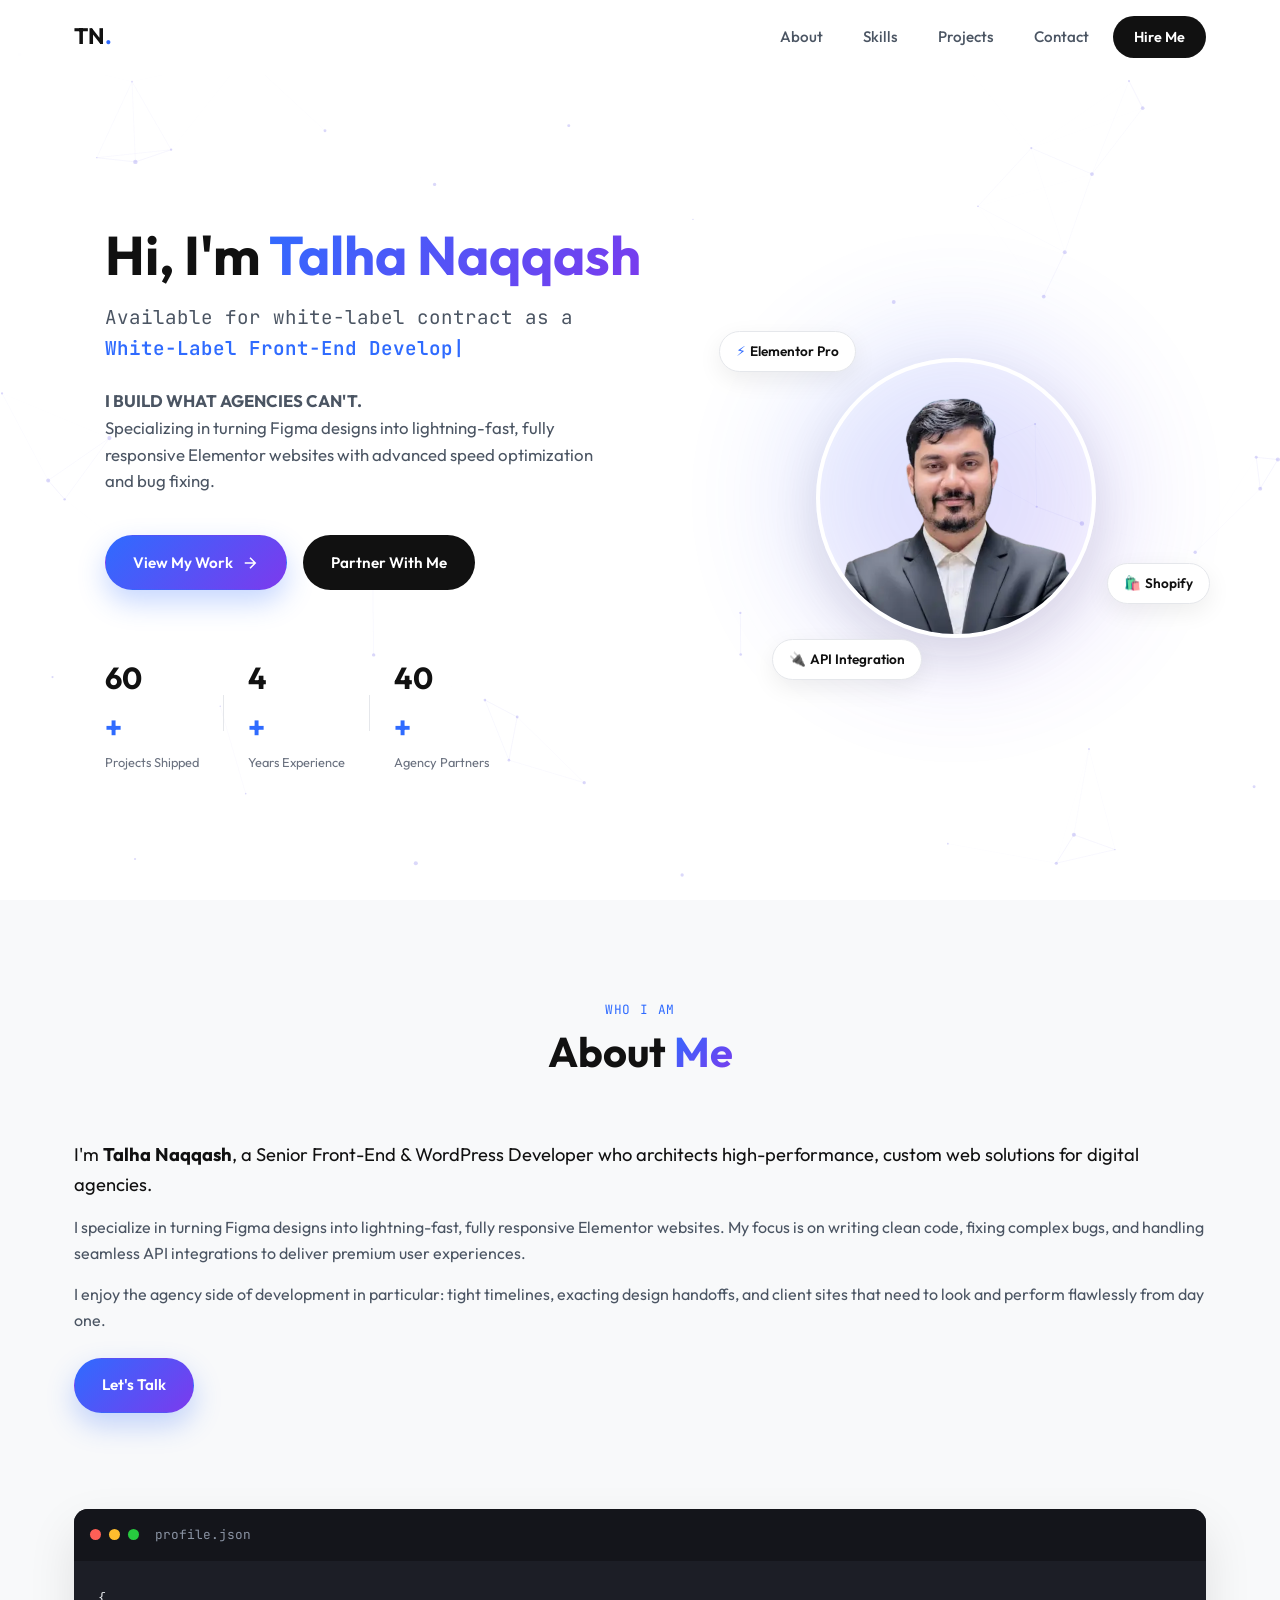
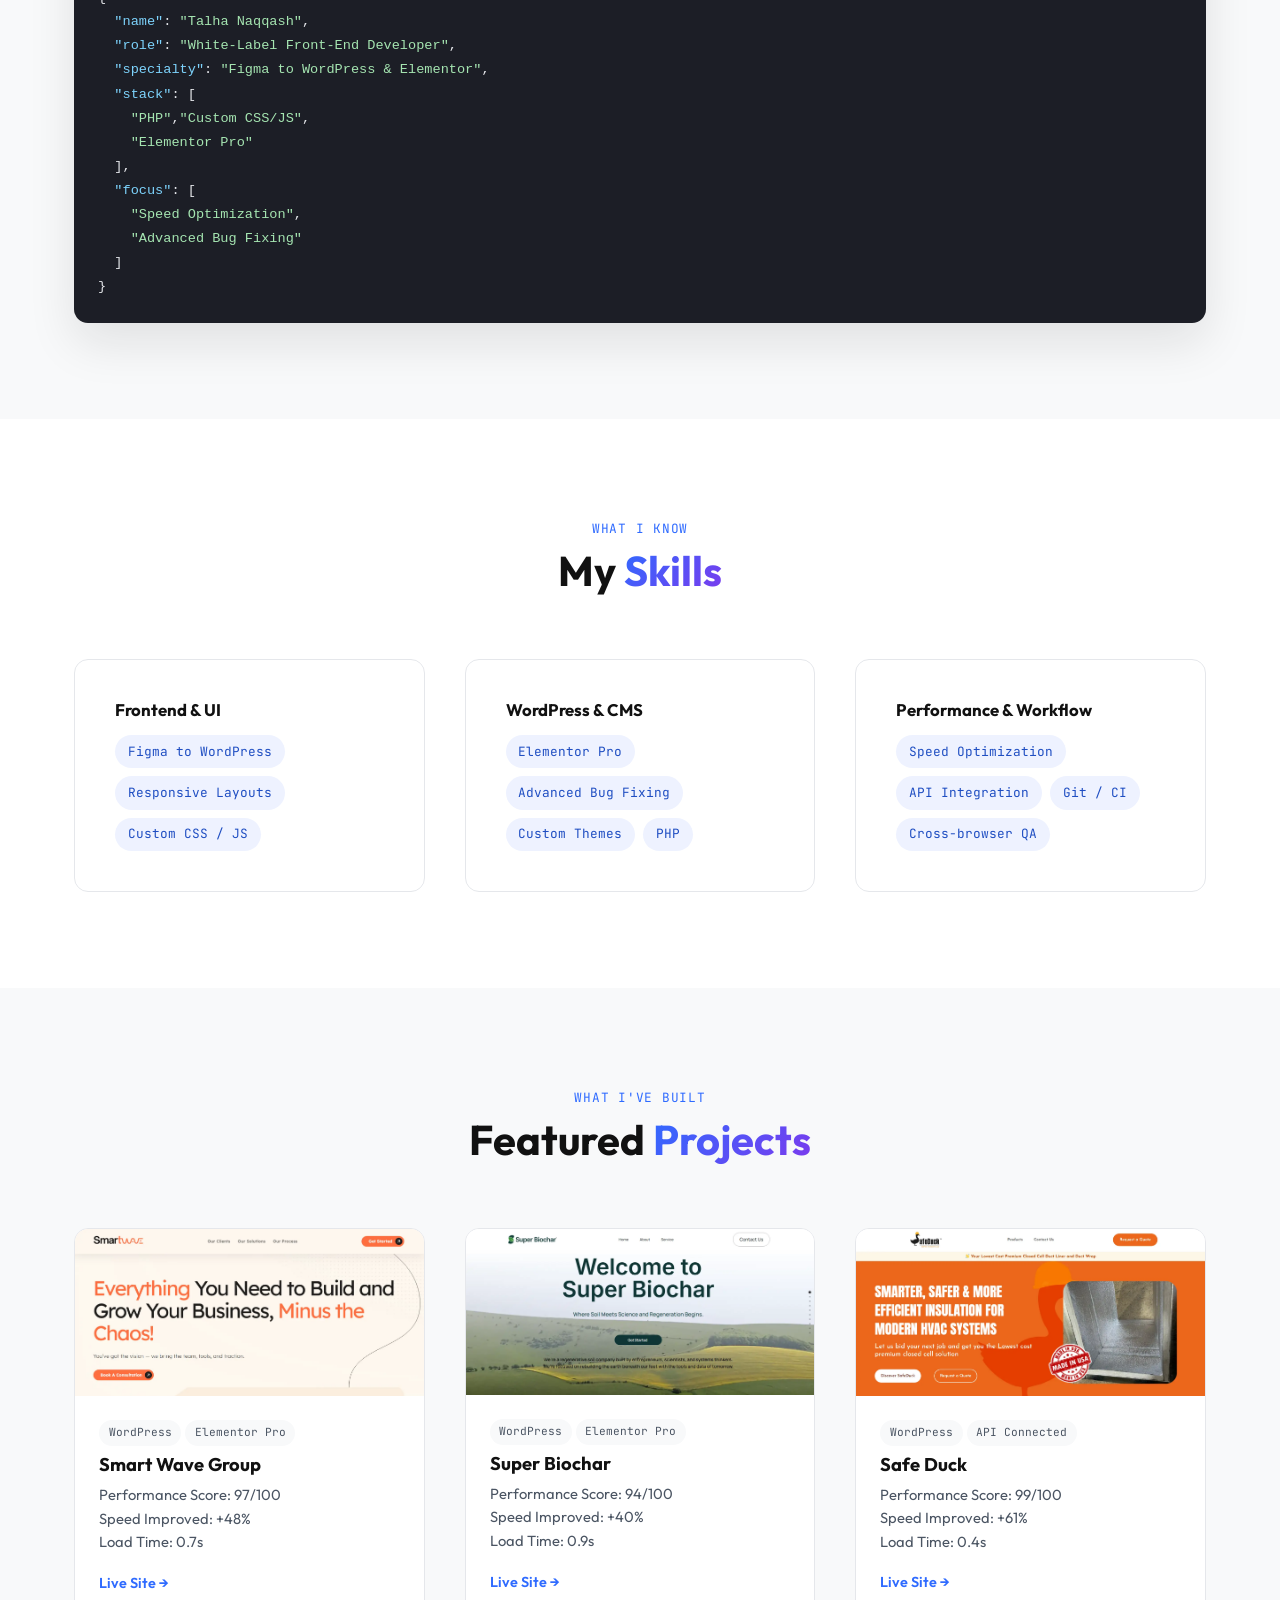
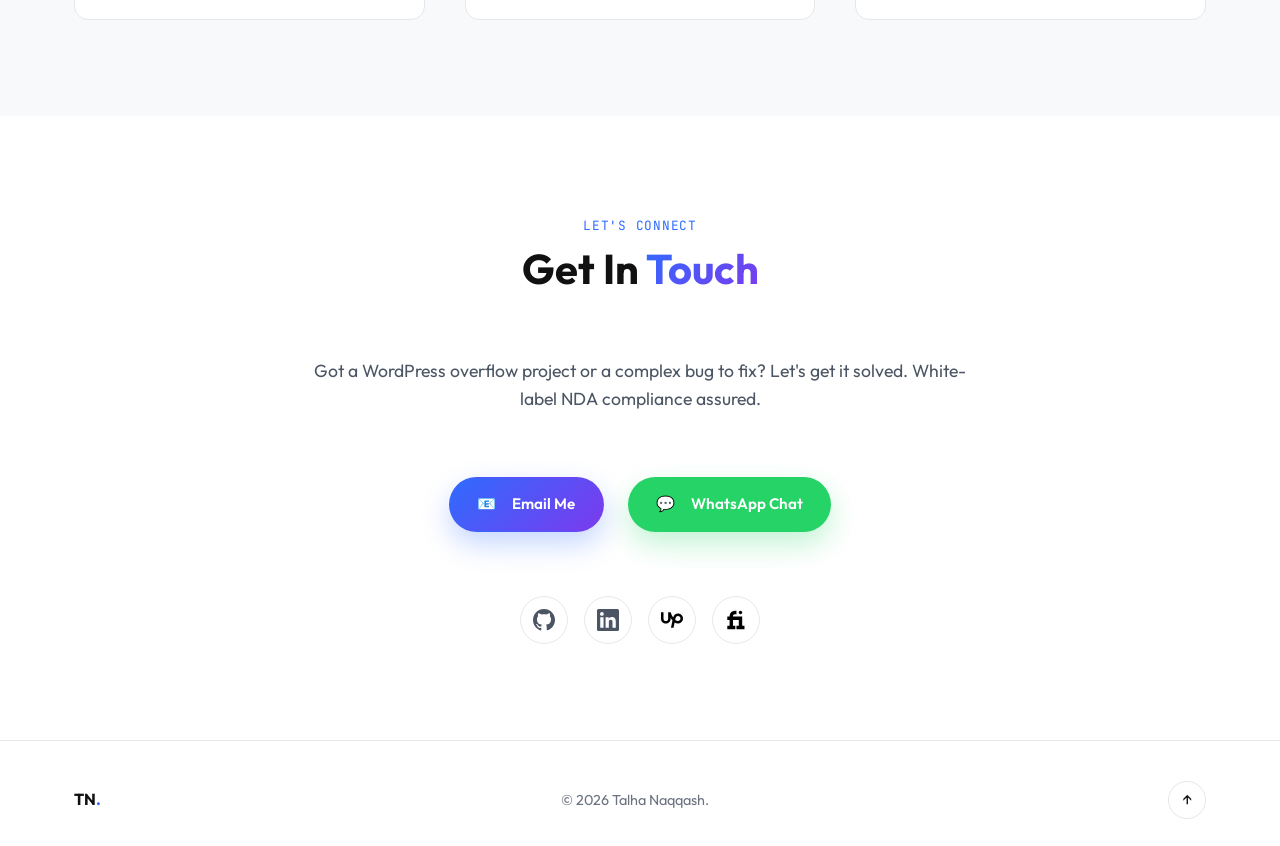
==== commit b6c77c05: "Update index.html" ====
--- a/index.html
+++ b/index.html
@@ -957,8 +957,8 @@
   <span class="code-window__key">"role"</span>: <span class="code-window__value">"White-Label Front-End Developer"</span>,
   <span class="code-window__key">"specialty"</span>: <span class="code-window__value">"Figma to WordPress & Elementor"</span>,
   <span class="code-window__key">"stack"</span>: [
-    <span class="code-window__value">"PHP"</span>, <span class="code-window__value">"Vanilla JS"</span>,
-    <span class="code-window__value">"Custom CSS/JS"</span>, <span class="code-window__value">"Elementor Pro"</span>
+    <span class="code-window__value">"PHP"</span>,<span class="code-window__value">"Custom CSS/JS"</span>,
+    <span class="code-window__value">"Elementor Pro"</span>
   ],
   <span class="code-window__key">"focus"</span>: [
     <span class="code-window__value">"Speed Optimization"</span>,
@@ -987,7 +987,6 @@
               <span class="skills__tag">Figma to WordPress</span>
               <span class="skills__tag">Responsive Layouts</span>
               <span class="skills__tag">Custom CSS / JS</span>
-              <span class="skills__tag">Vanilla JS (ES6+)</span>
             </div>
           </div>
 
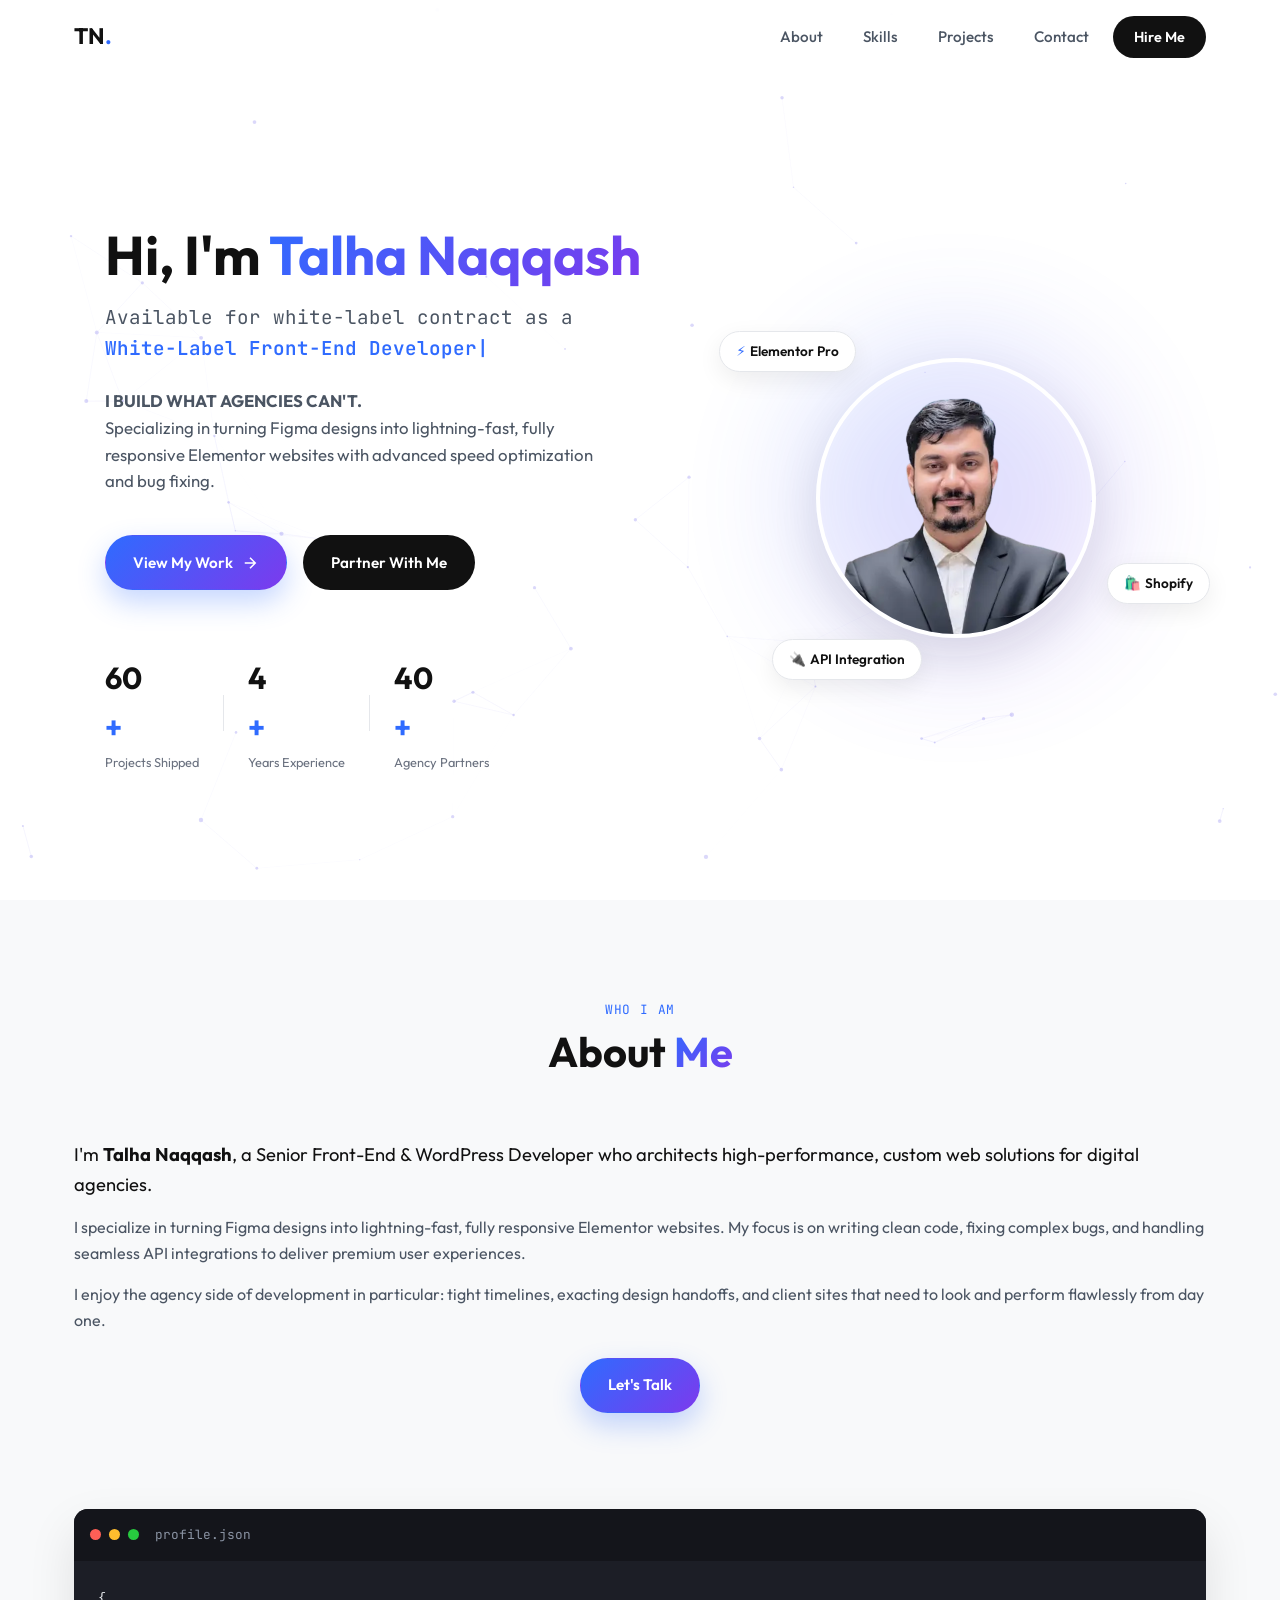
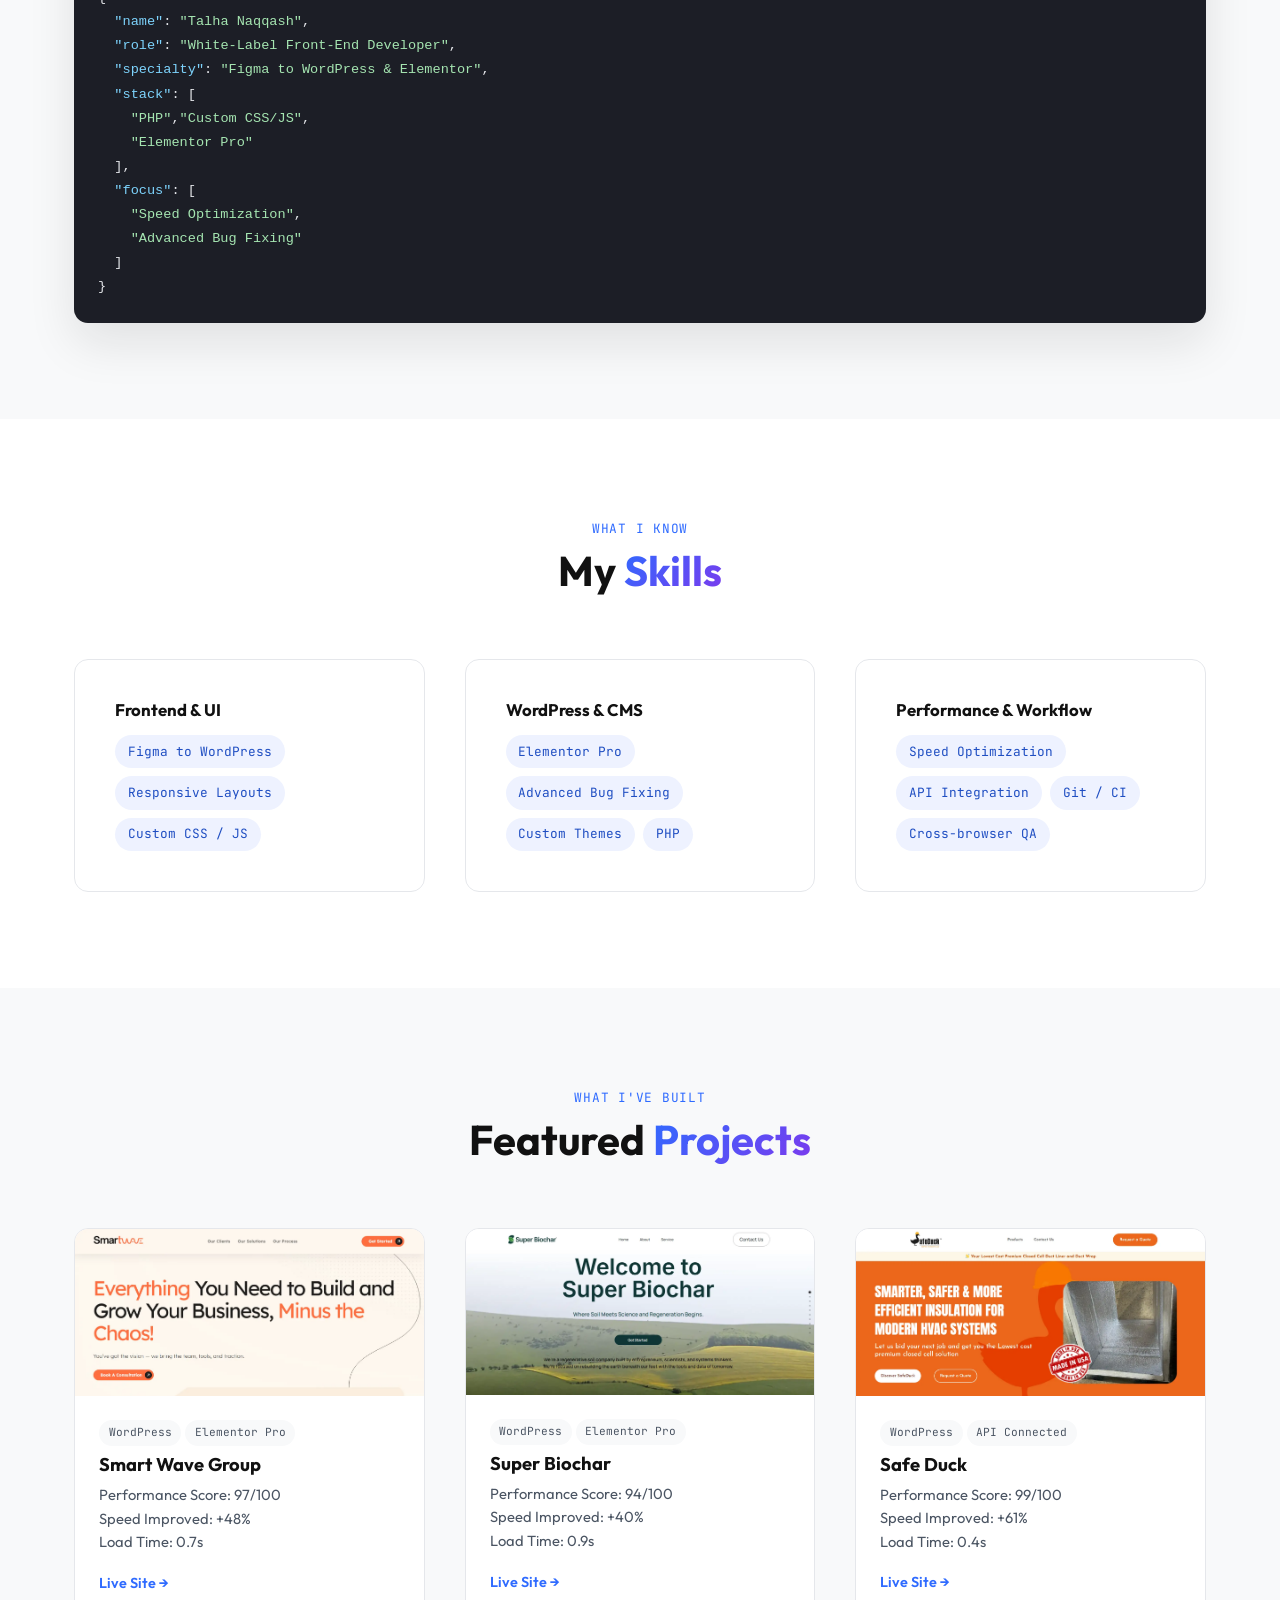
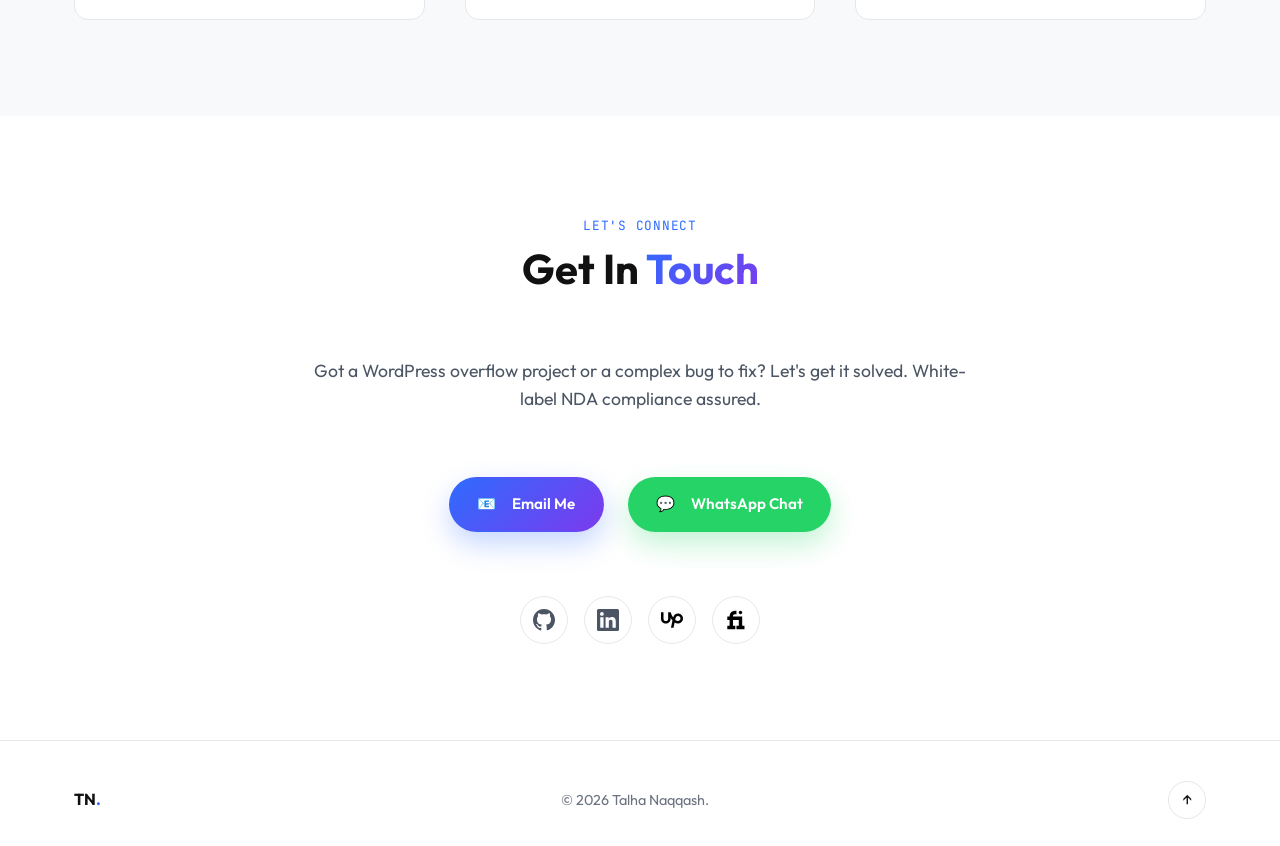
==== commit 681d3bd2: "Update index.html" ====
--- a/index.html
+++ b/index.html
@@ -516,7 +516,7 @@
   }
   .about__lead { font-size: 1.15rem; margin-bottom: var(--space-sm); }
   .about__paragraph { color: var(--color-text-secondary); margin-bottom: var(--space-sm); }
-  .about__actions { display: flex; gap: var(--space-sm); margin-top: var(--space-md); flex-wrap: wrap; }
+  .about__actions { display: flex; gap: var(--space-sm); margin-top: var(--space-md); flex-wrap: wrap; justify-content: center;}
 
   .code-window {
     background: #1c1e26;
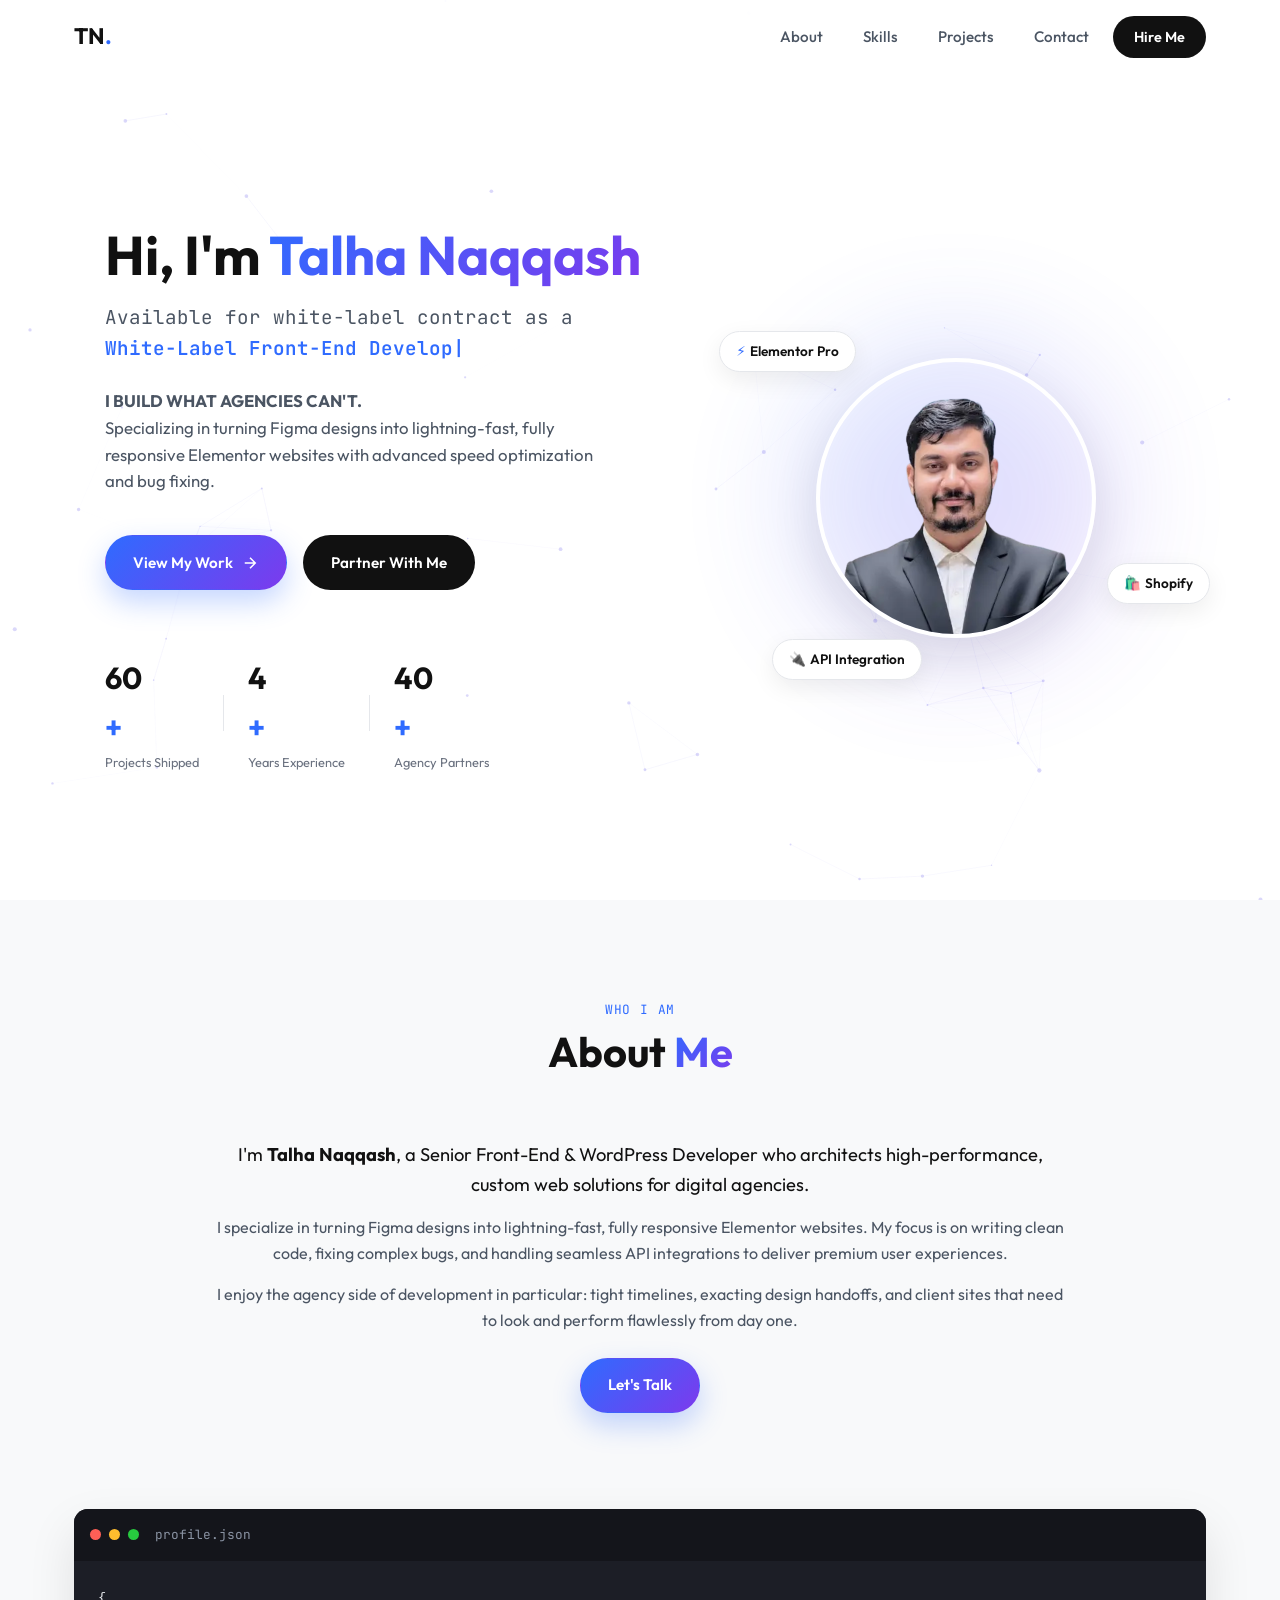
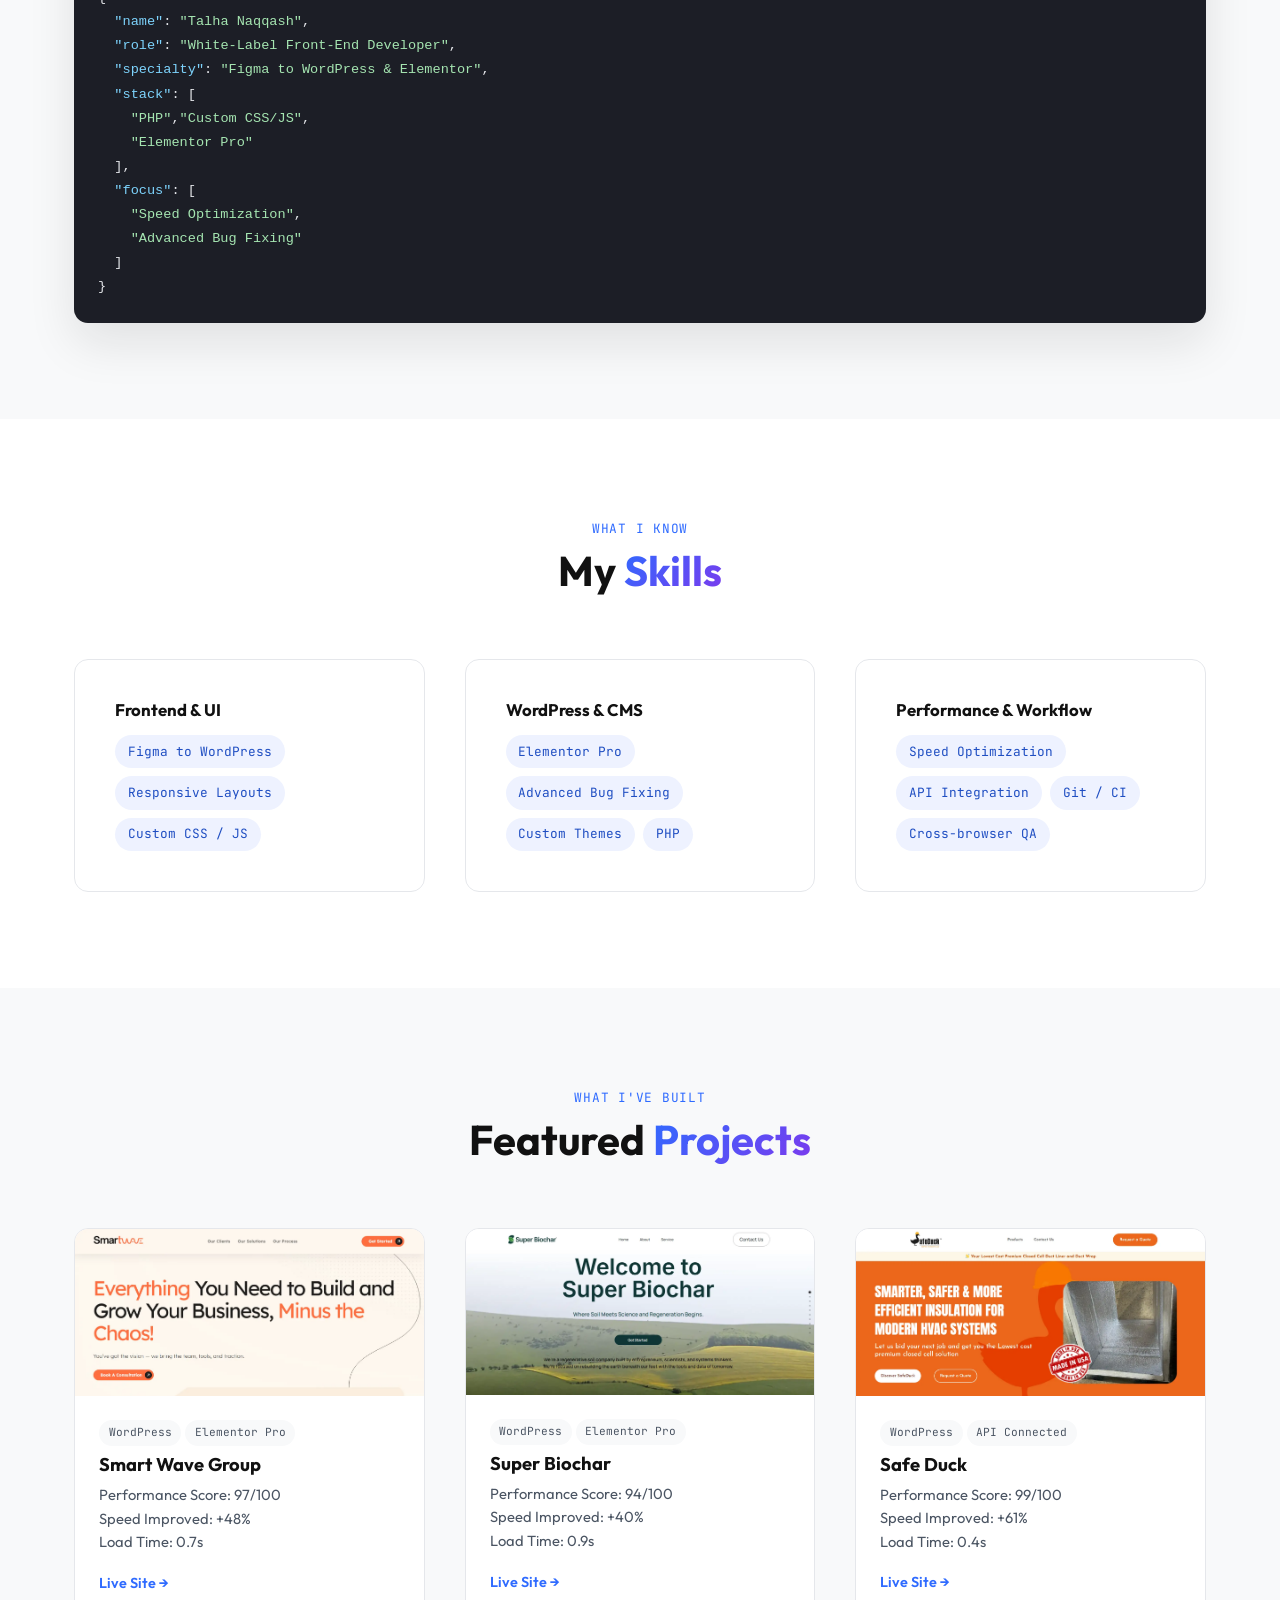
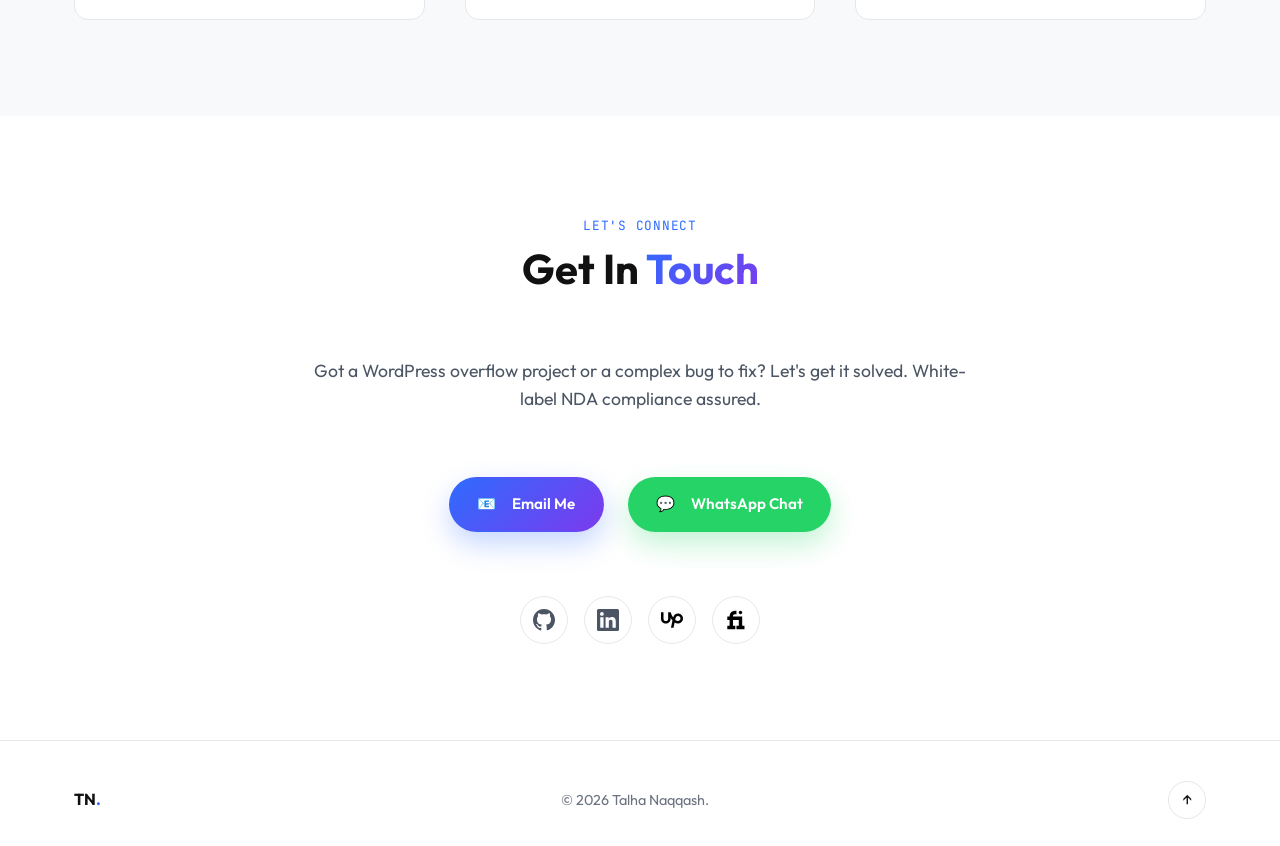
==== commit fa56fe4e: "Update index.html" ====
--- a/index.html
+++ b/index.html
@@ -778,7 +778,13 @@
     max-width: 100vw;
   }
 
-  .about__text, 
+  .about__text{
+        min-width: 0;
+    max-width: 75%;
+    align-items: center;
+    text-align: center;
+    margin: auto;
+  }
   .about__visual, 
   .code-window {
     min-width: 0; /* Forces the grid to shrink below the size of the <pre> content */
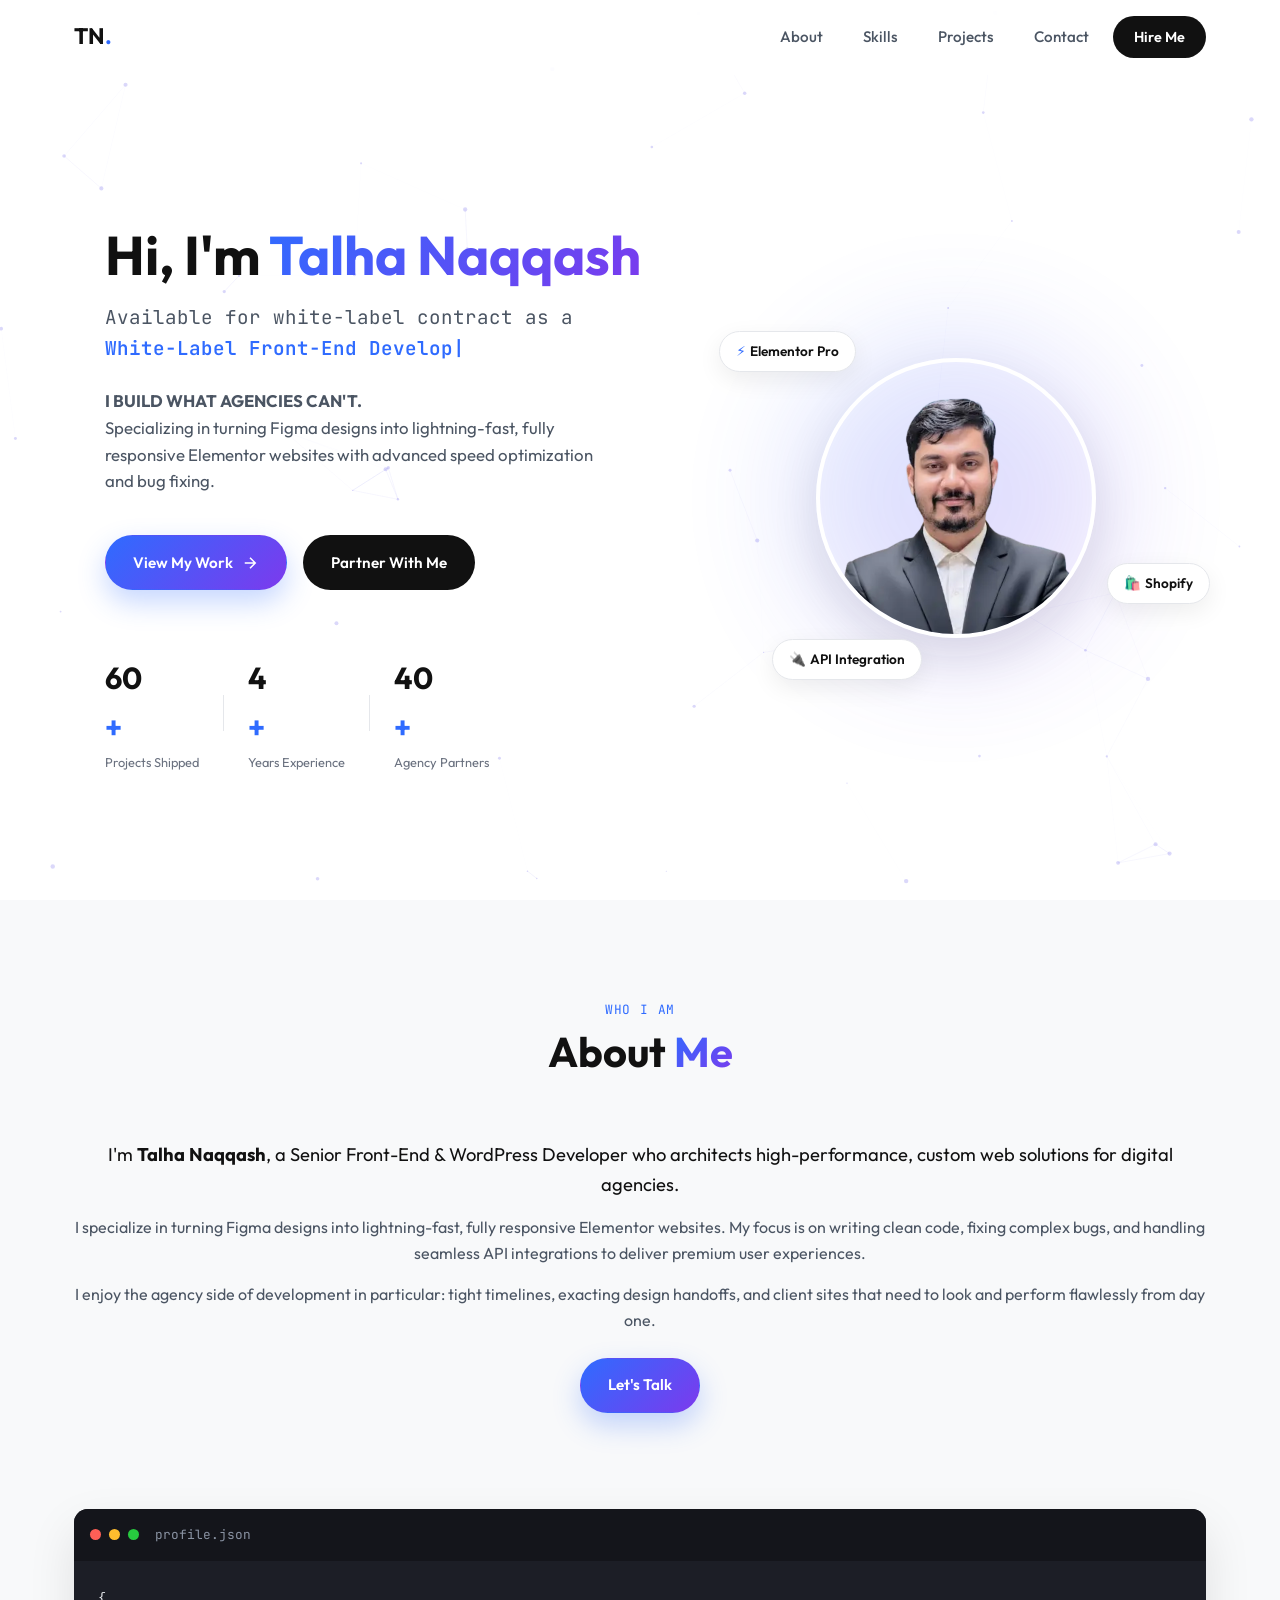
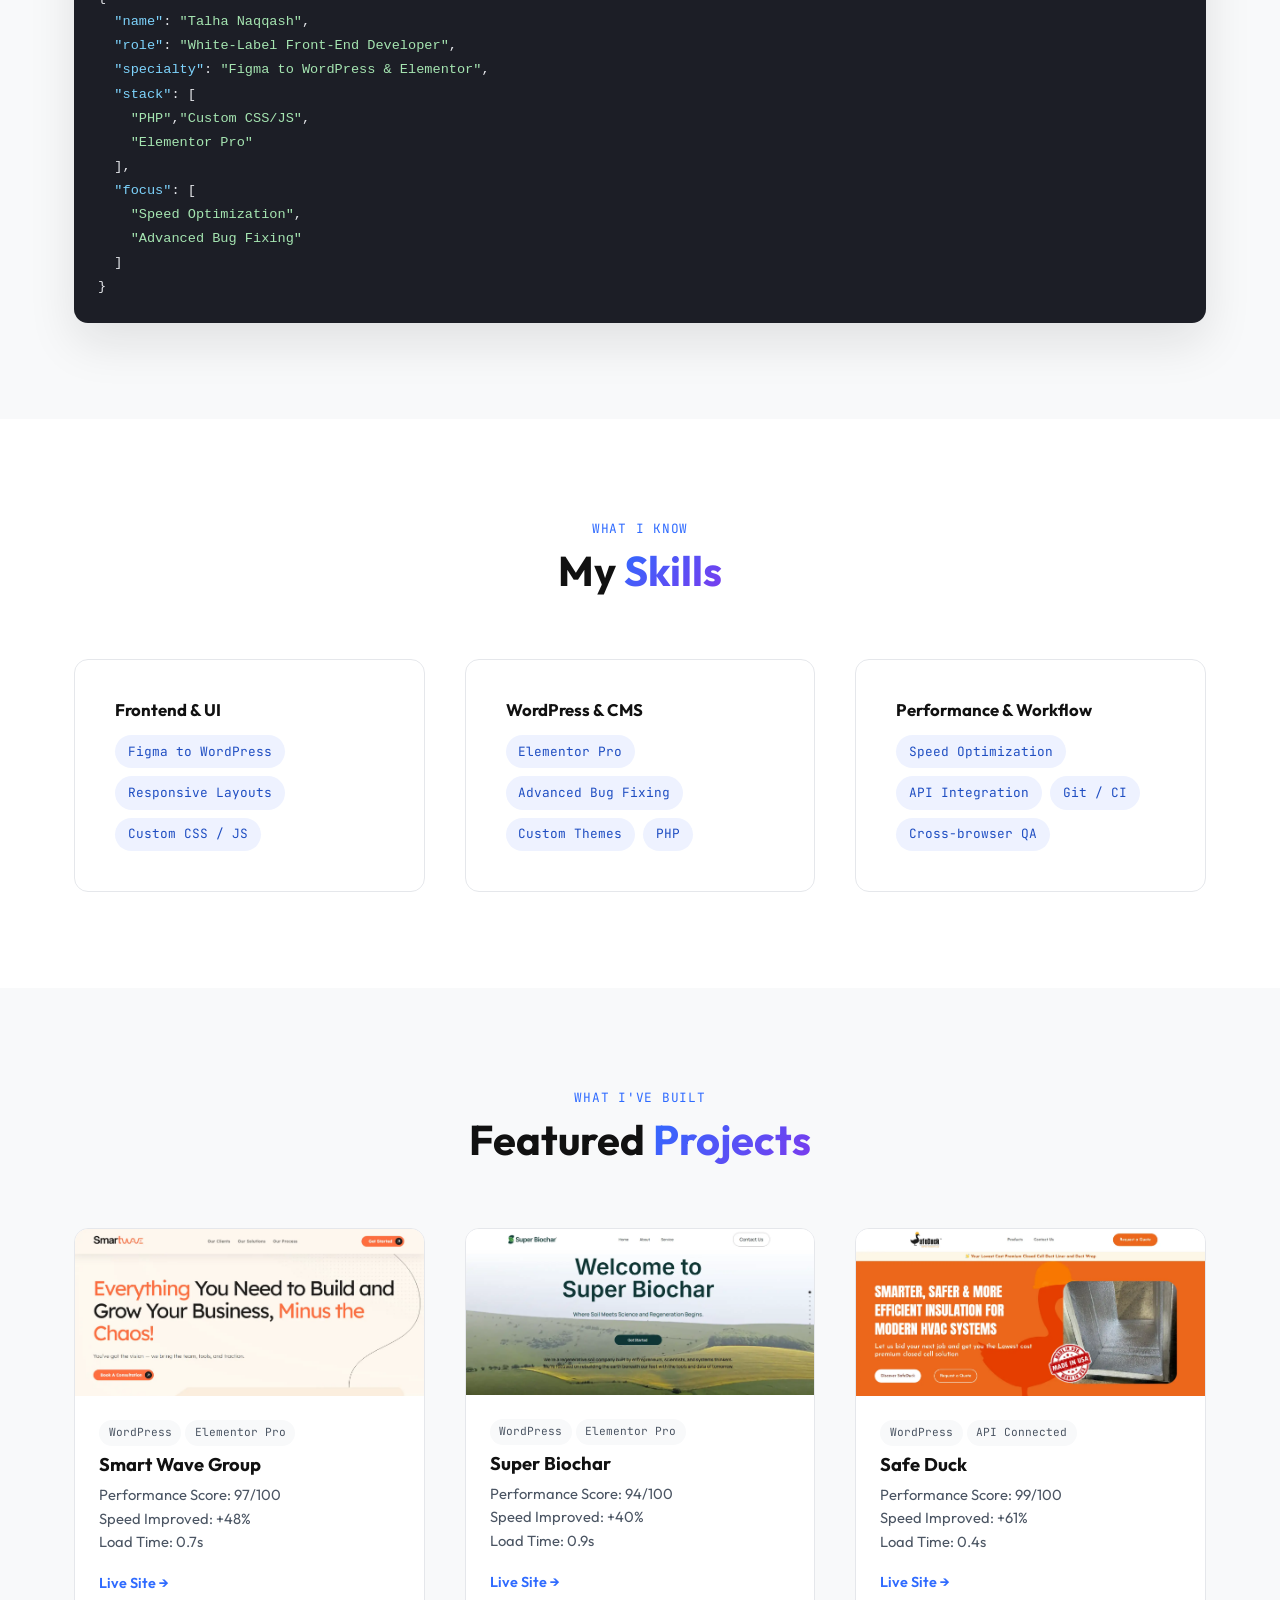
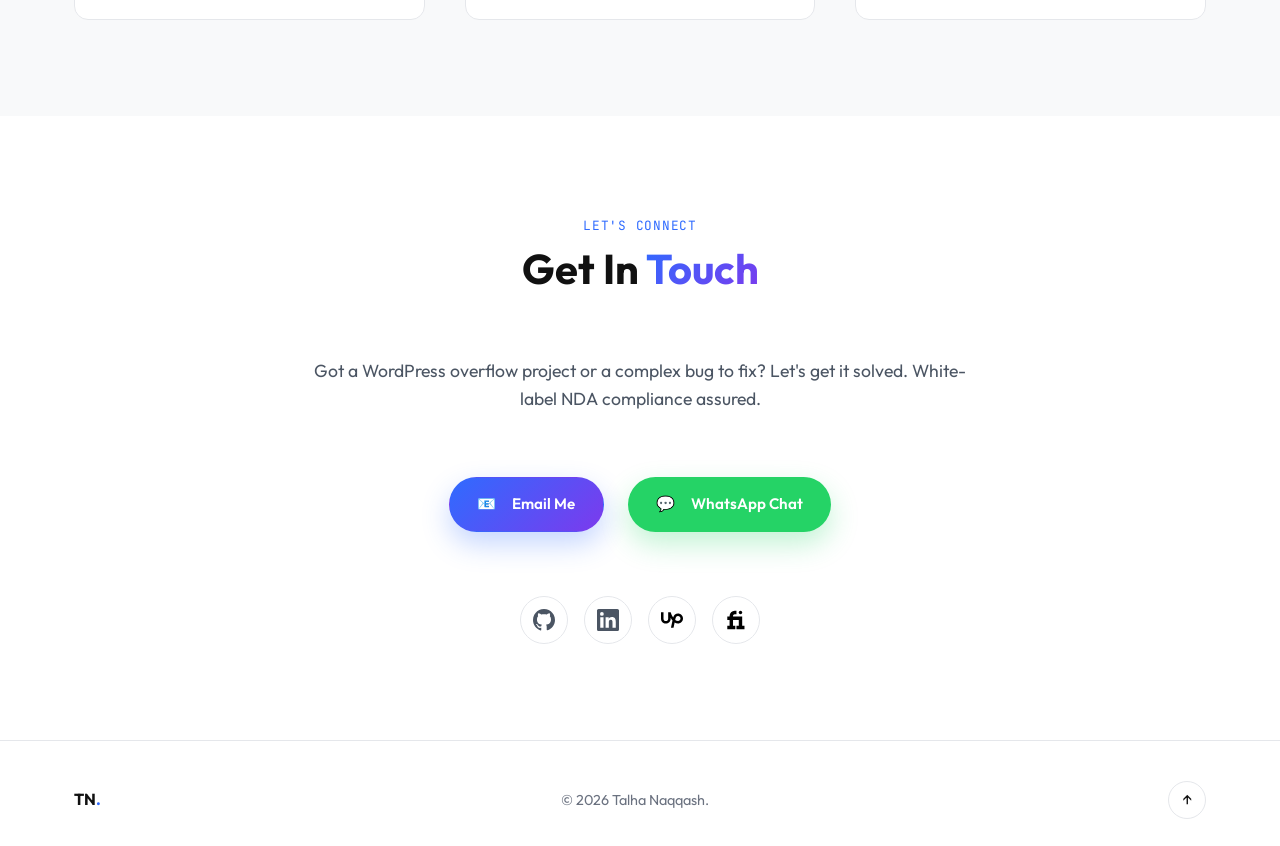
==== commit cb0765c8: "Update index.html" ====
--- a/index.html
+++ b/index.html
@@ -517,7 +517,18 @@
   .about__lead { font-size: 1.15rem; margin-bottom: var(--space-sm); }
   .about__paragraph { color: var(--color-text-secondary); margin-bottom: var(--space-sm); }
   .about__actions { display: flex; gap: var(--space-sm); margin-top: var(--space-md); flex-wrap: wrap; justify-content: center;}
-
+   .about__text{
+        min-width: 0;
+    max-width: 75%;
+    align-items: center;
+    text-align: center;
+    margin: auto;
+  }
+  .about__visual, 
+  .code-window {
+    min-width: 0; /* Forces the grid to shrink below the size of the <pre> content */
+    max-width: 75%;
+  }
   .code-window {
     background: #1c1e26;
     border-radius: var(--radius-md);
@@ -778,13 +789,7 @@
     max-width: 100vw;
   }
 
-  .about__text{
-        min-width: 0;
-    max-width: 75%;
-    align-items: center;
-    text-align: center;
-    margin: auto;
-  }
+  .about__text,
   .about__visual, 
   .code-window {
     min-width: 0; /* Forces the grid to shrink below the size of the <pre> content */
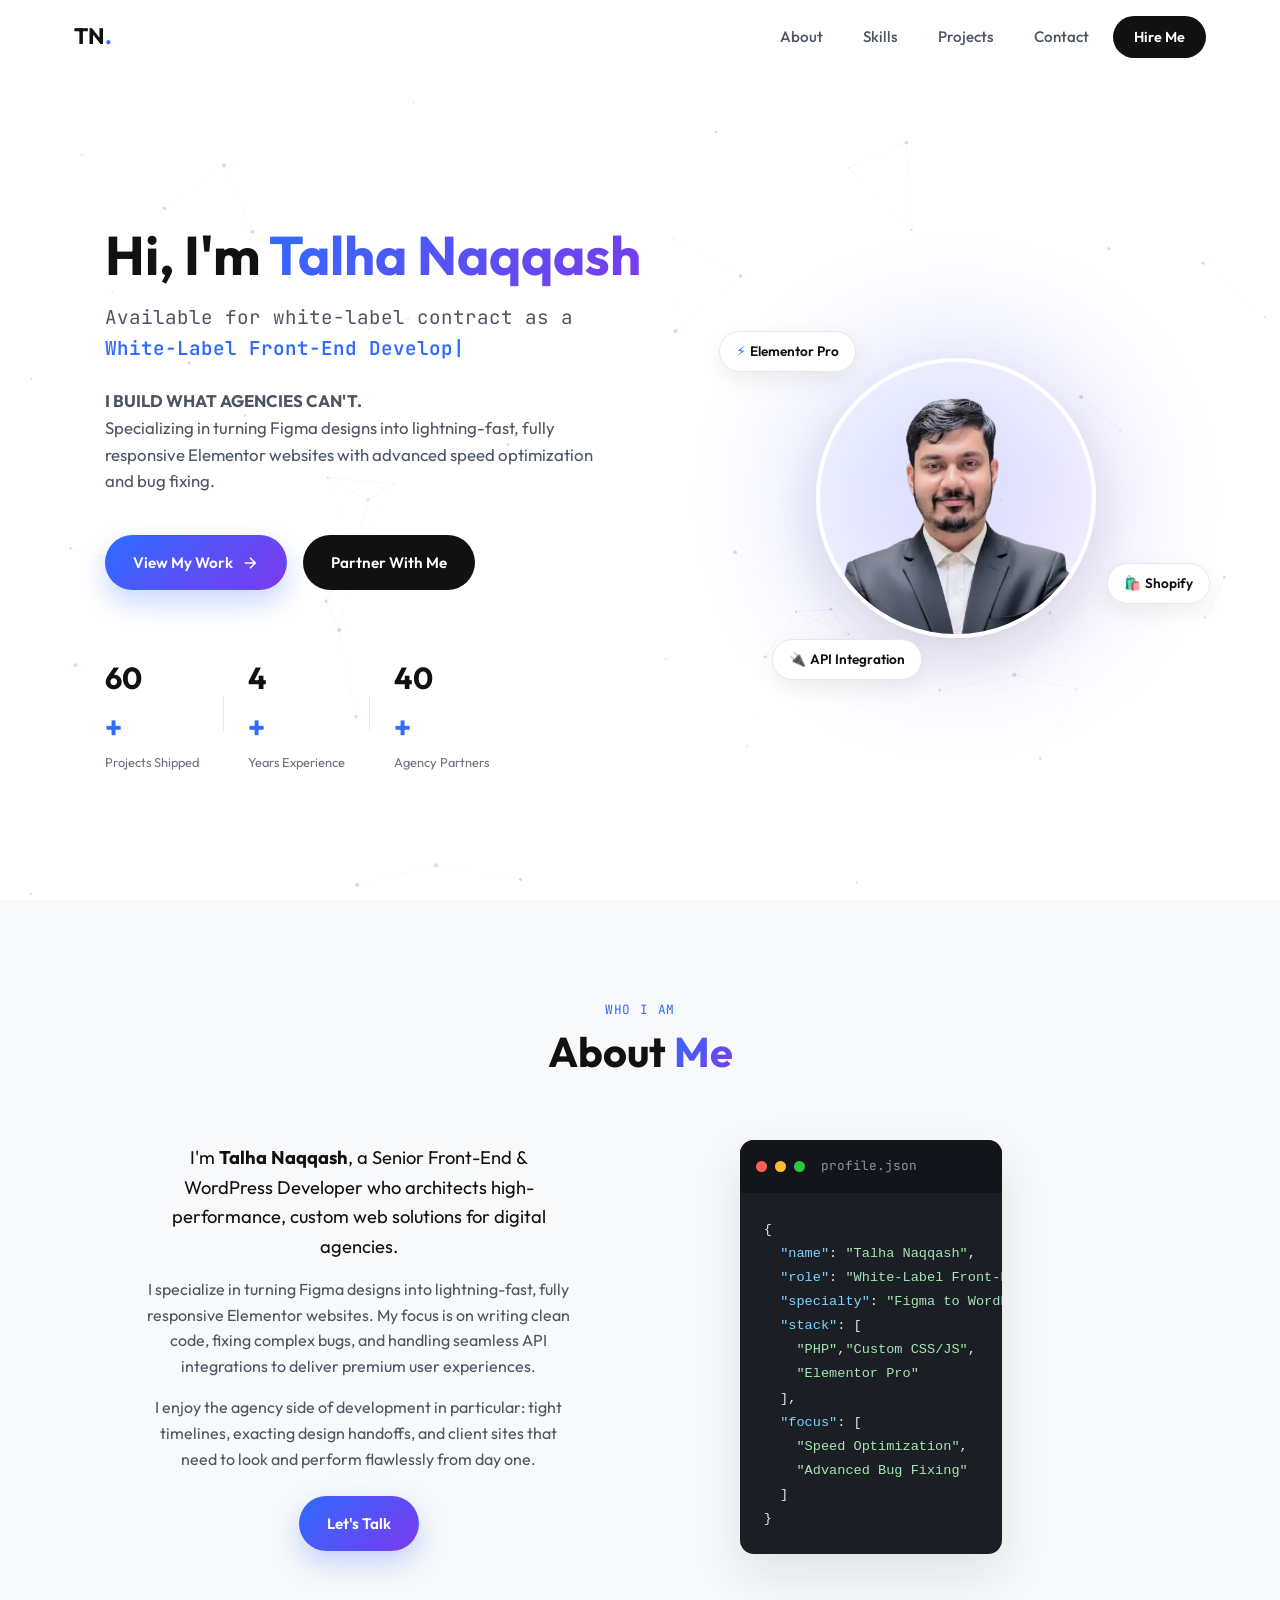
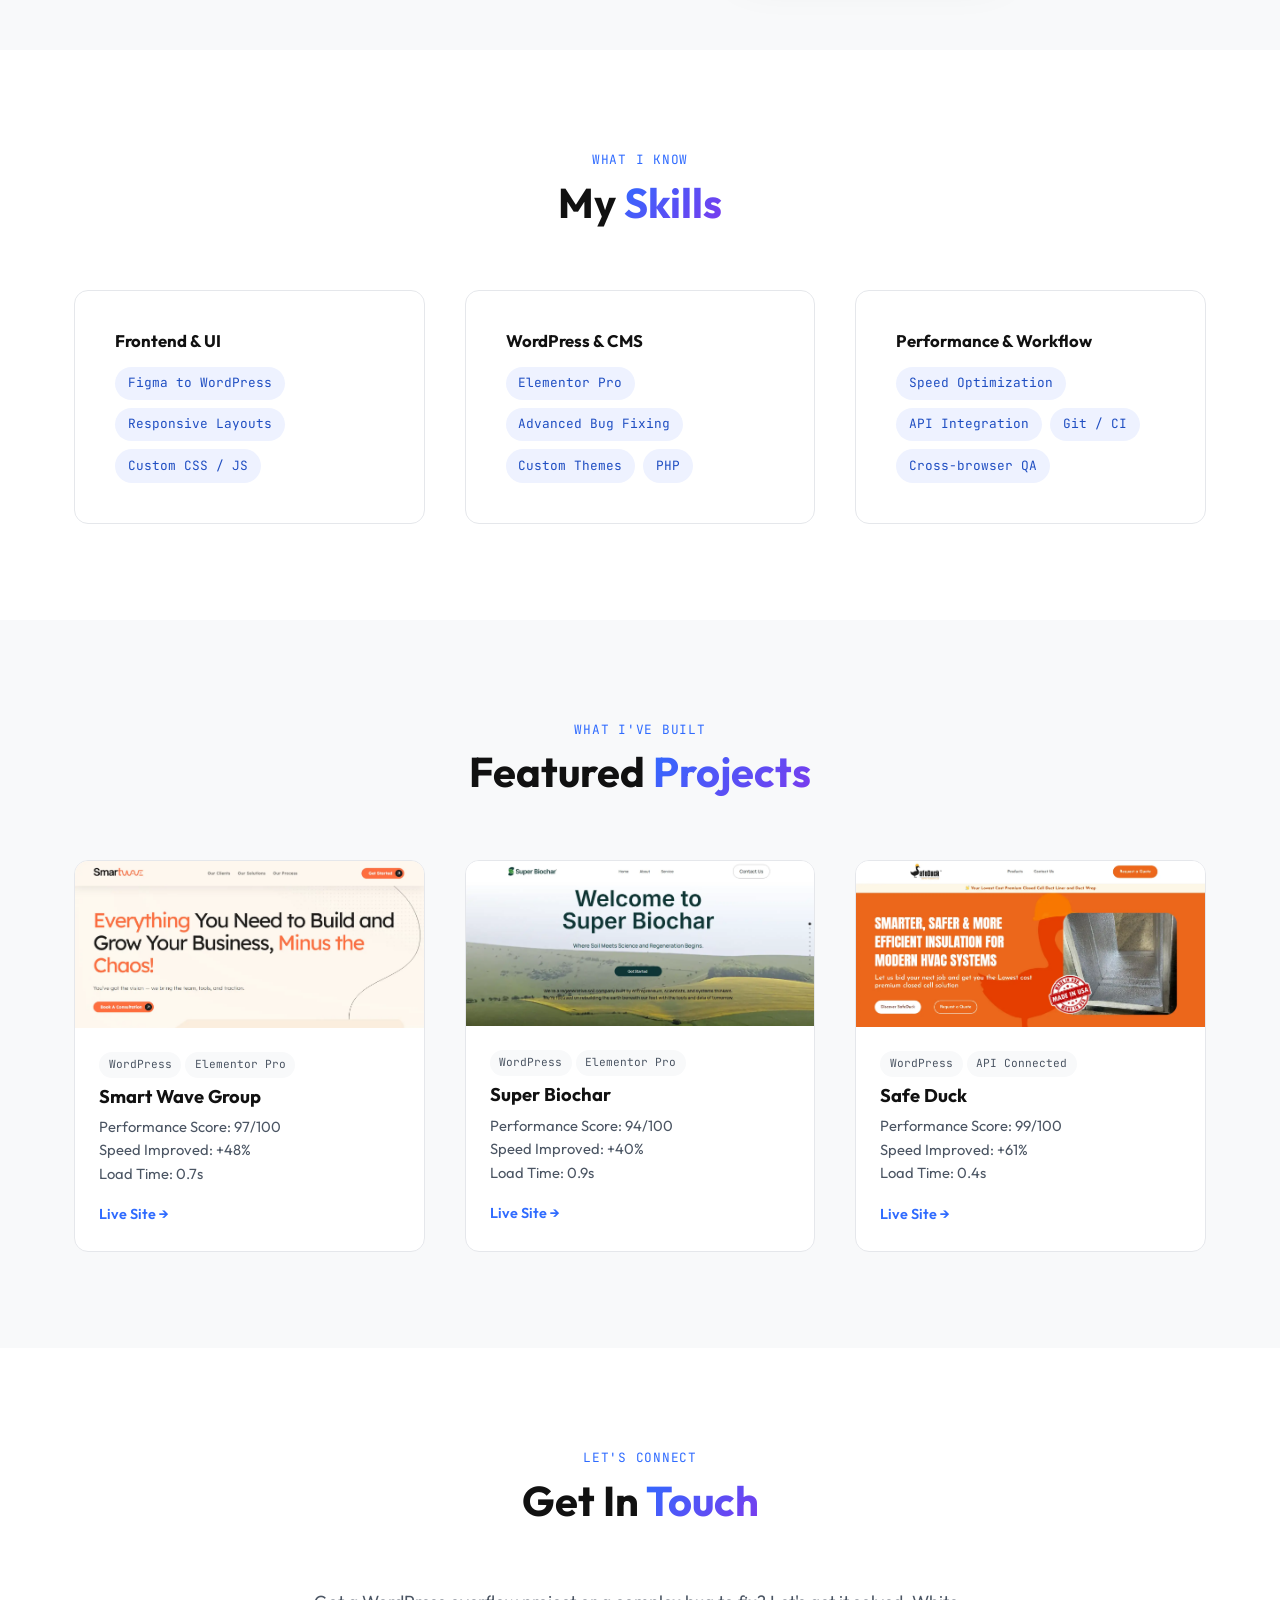
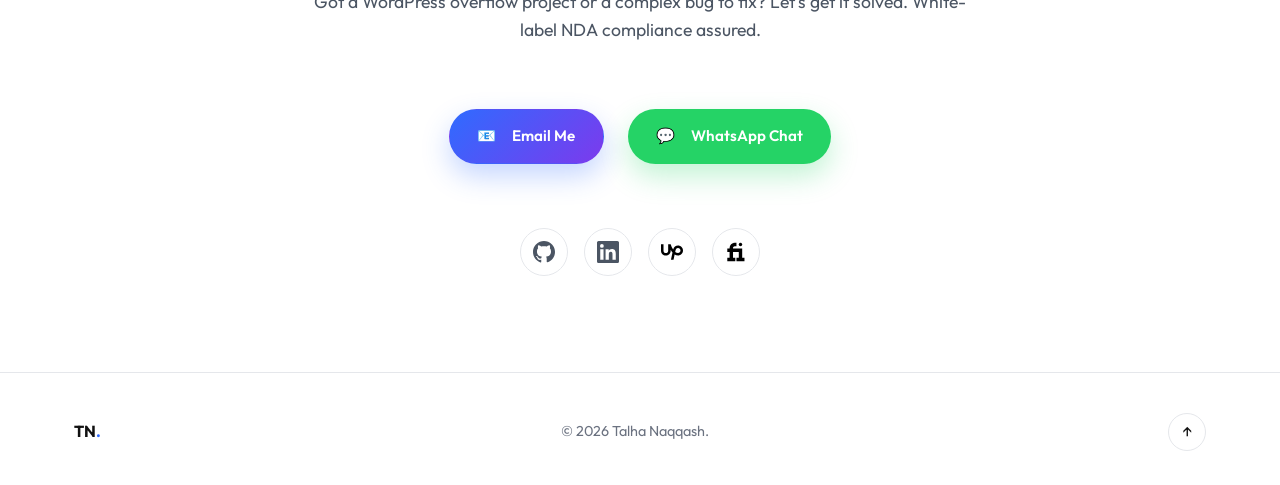
==== commit c291b34a: "Update index.html" ====
--- a/index.html
+++ b/index.html
@@ -781,7 +781,7 @@
     .skills__grid, .projects__grid { grid-template-columns: 1fr; }
     .hero__badge { position: static; display: inline-flex; margin: var(--space-3xs); animation: none; }
     .hero__visual { flex-wrap: wrap; gap: var(--space-2xs); }
-  }
+  
 
       /* --- MOBILE OVERFLOW FIX --- */
   html, body {
@@ -819,6 +819,7 @@
     overflow-x: hidden;
     width: 100%;
   }
+     }
   /* ---------------------------------- */
     
     
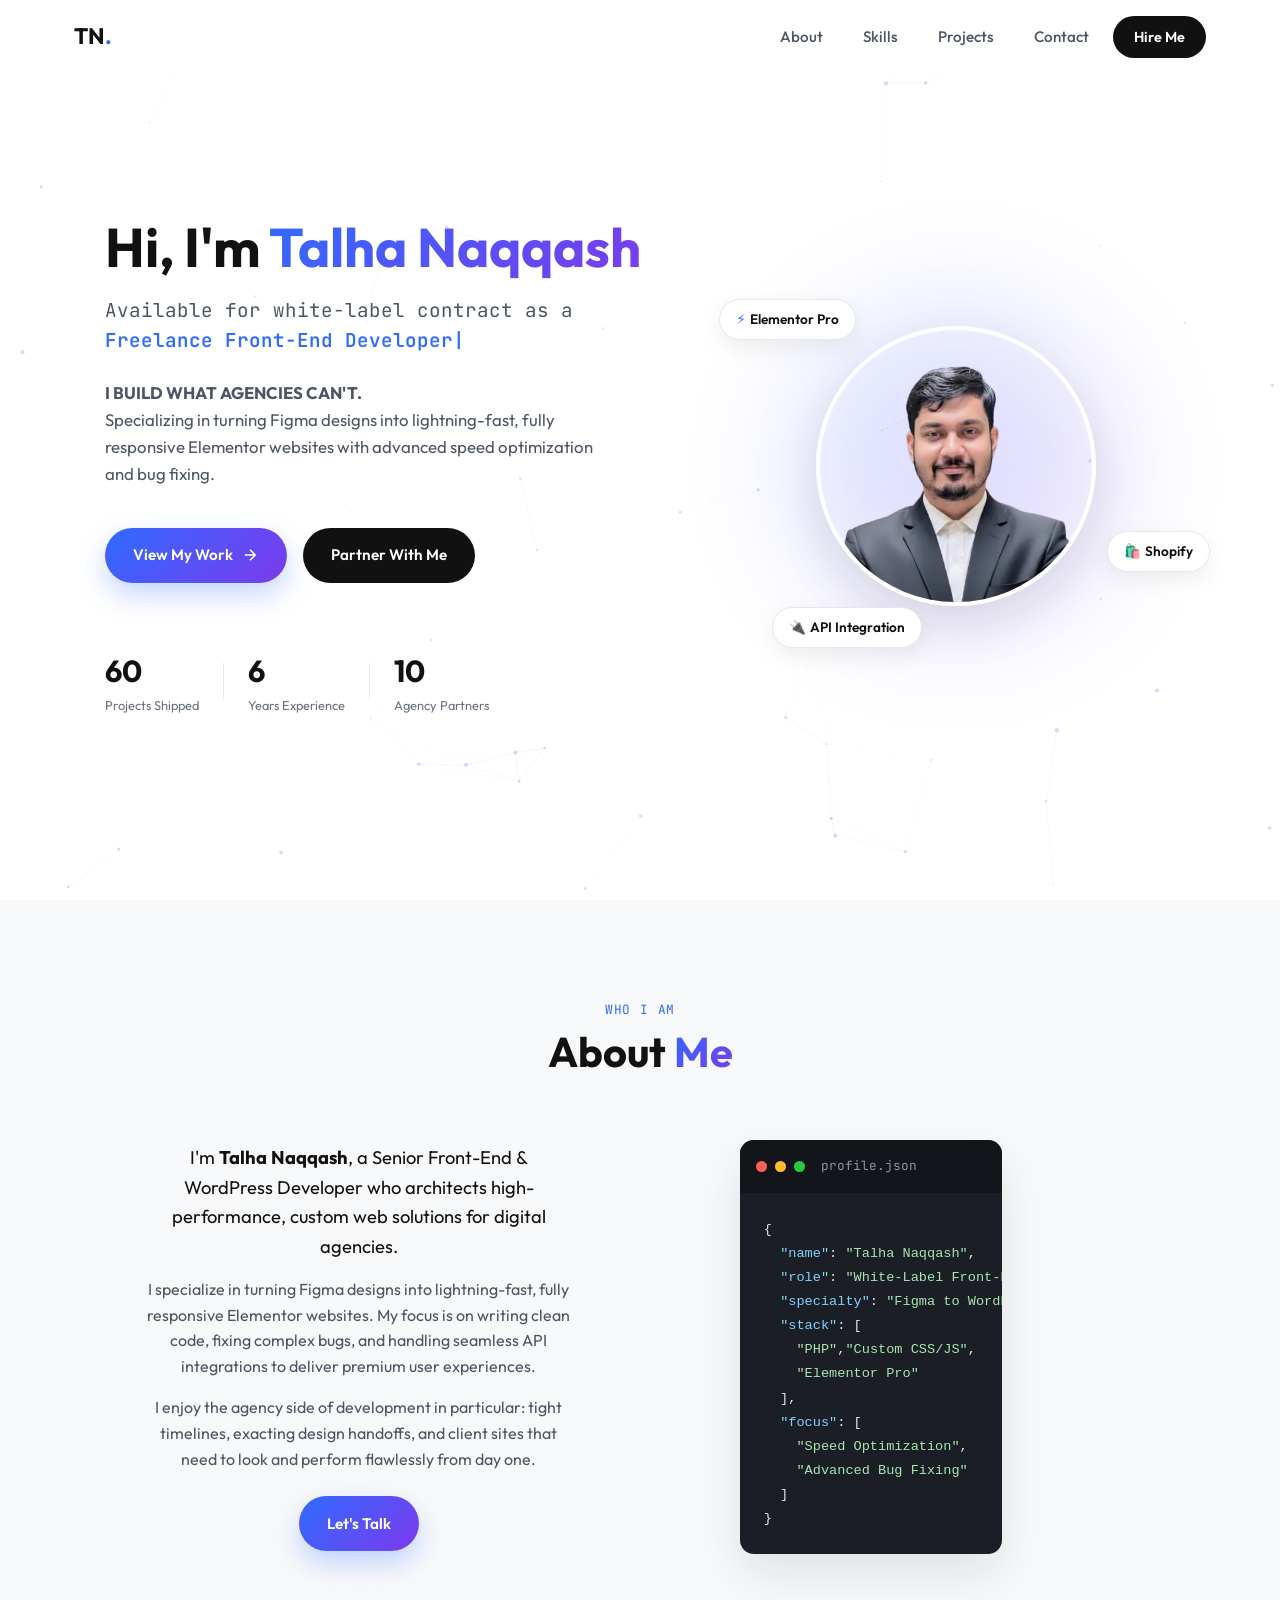
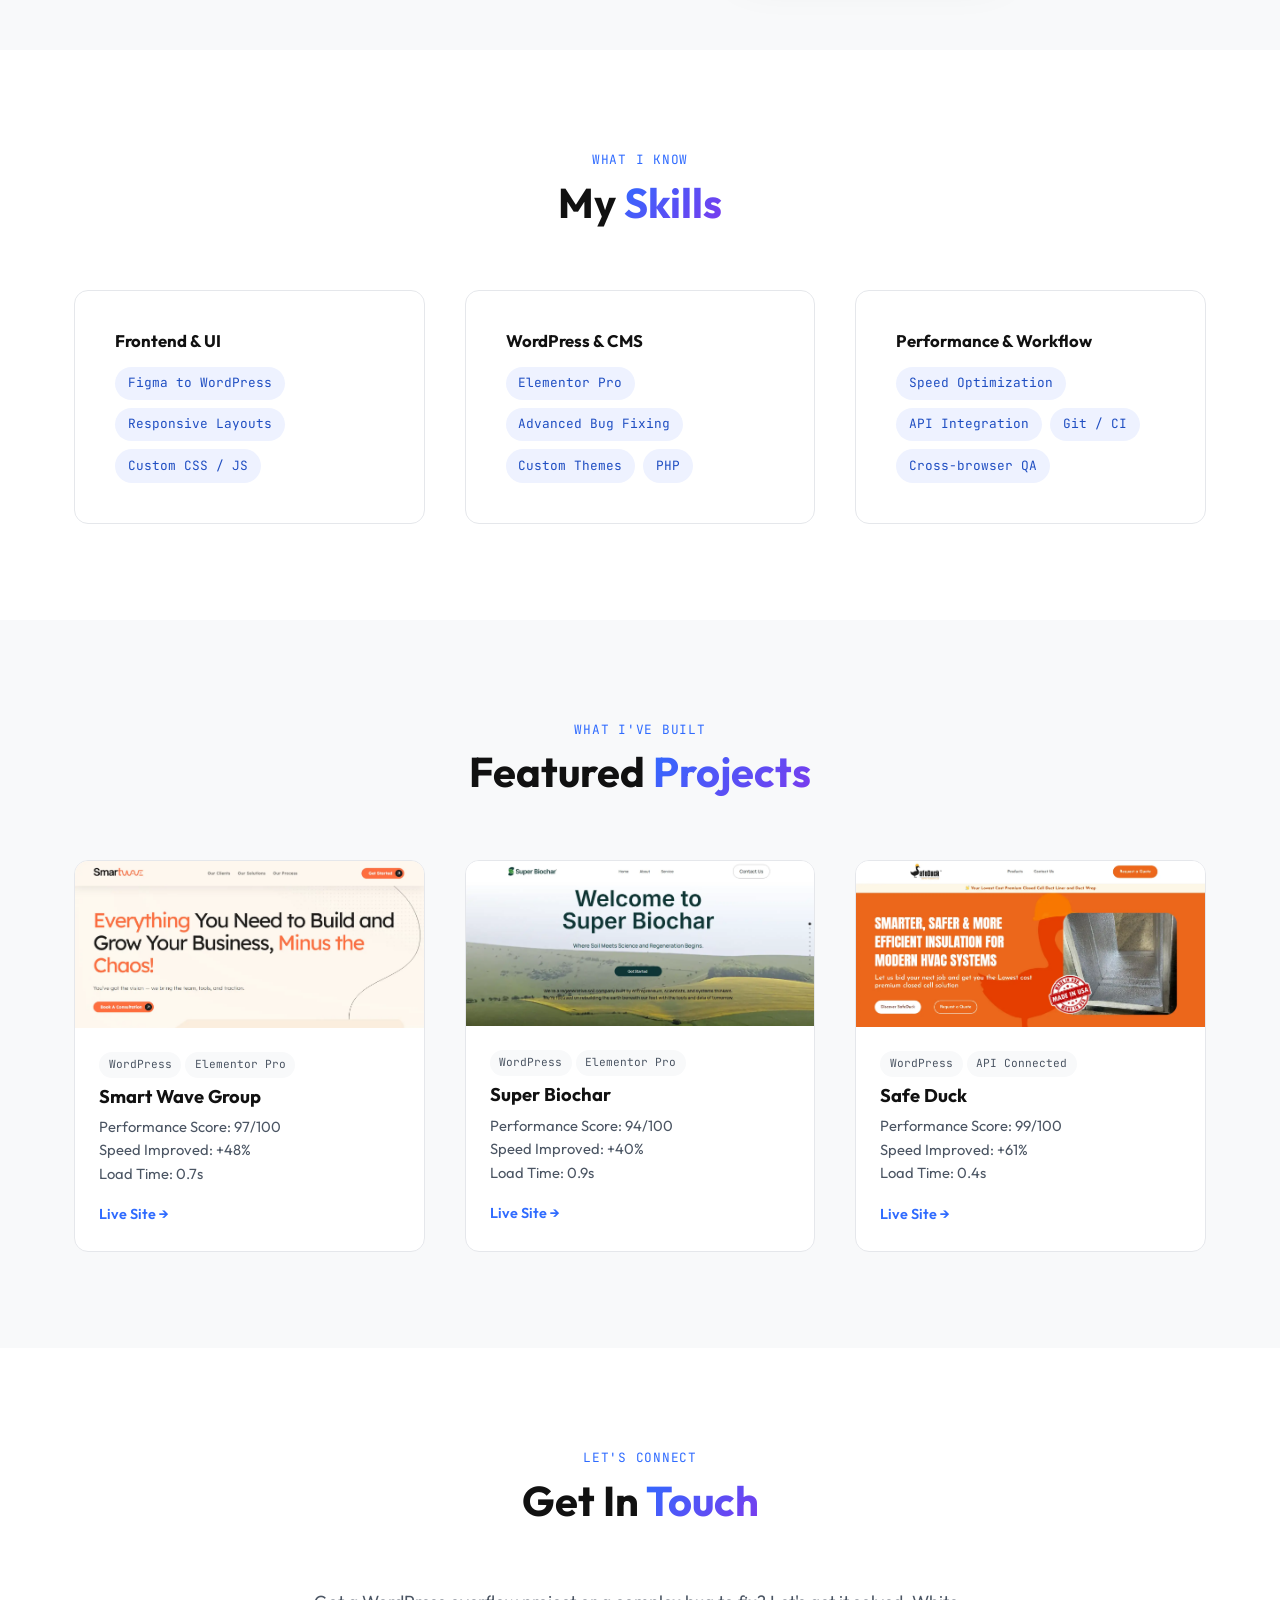
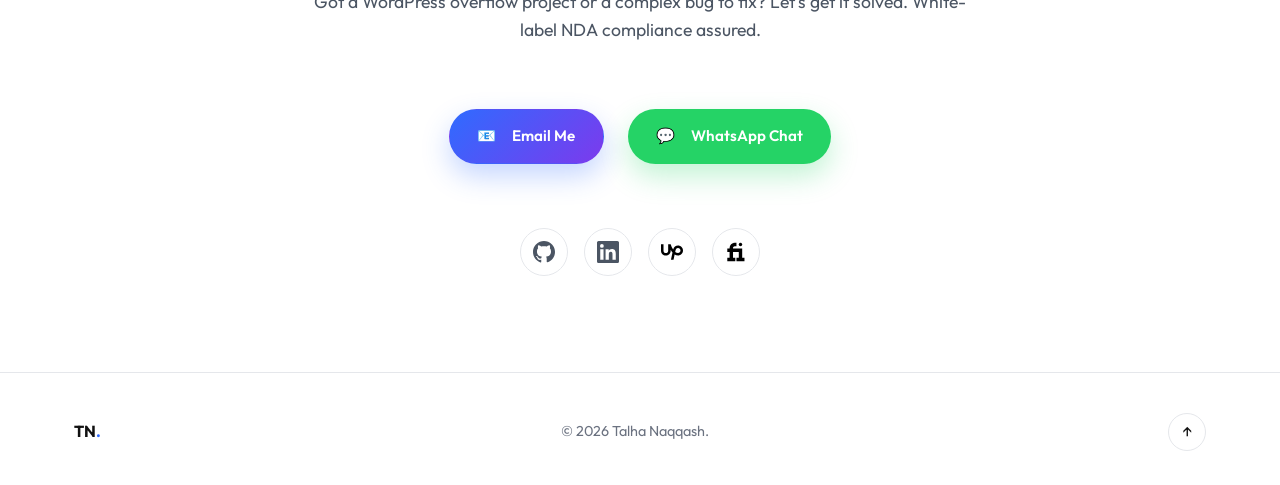
==== commit 93814293: "Update index.html" ====
--- a/index.html
+++ b/index.html
@@ -316,6 +316,7 @@
     display: flex;
     align-items: center;
     padding-top: 6rem;
+    padding-bottom: 4rem;
     overflow: hidden;
     background: var(--color-bg);
   }
@@ -891,17 +892,17 @@
 
           <div class="hero__stats">
             <div class="hero__stat">
-              <span class="hero__stat-number" data-target="60">0</span><span class="hero__stat-unit">+</span>
+              <span class="hero__stat-number" data-target="60">0</span><span class="hero__stat-unit"></span>
               <span class="hero__stat-label">Projects Shipped</span>
             </div>
             <div class="hero__stat-divider" aria-hidden="true"></div>
             <div class="hero__stat">
-              <span class="hero__stat-number" data-target="4">0</span><span class="hero__stat-unit">+</span>
+              <span class="hero__stat-number" data-target="6">0</span><span class="hero__stat-unit"></span>
               <span class="hero__stat-label">Years Experience</span>
             </div>
             <div class="hero__stat-divider" aria-hidden="true"></div>
             <div class="hero__stat">
-              <span class="hero__stat-number" data-target="40">0</span><span class="hero__stat-unit">+</span>
+              <span class="hero__stat-number" data-target="10">0</span><span class="hero__stat-unit"></span>
               <span class="hero__stat-label">Agency Partners</span>
             </div>
           </div>
@@ -1236,7 +1237,8 @@
       if (!el) return;
 
       const roles = [
-        'White-Label Front-End Developer',
+        'Freelance Front-End Developer',
+        'Shopify Developer',
         'Elementor Pro Expert',
         'Speed Optimization Specialist',
         'Bug Fixing Specialist',
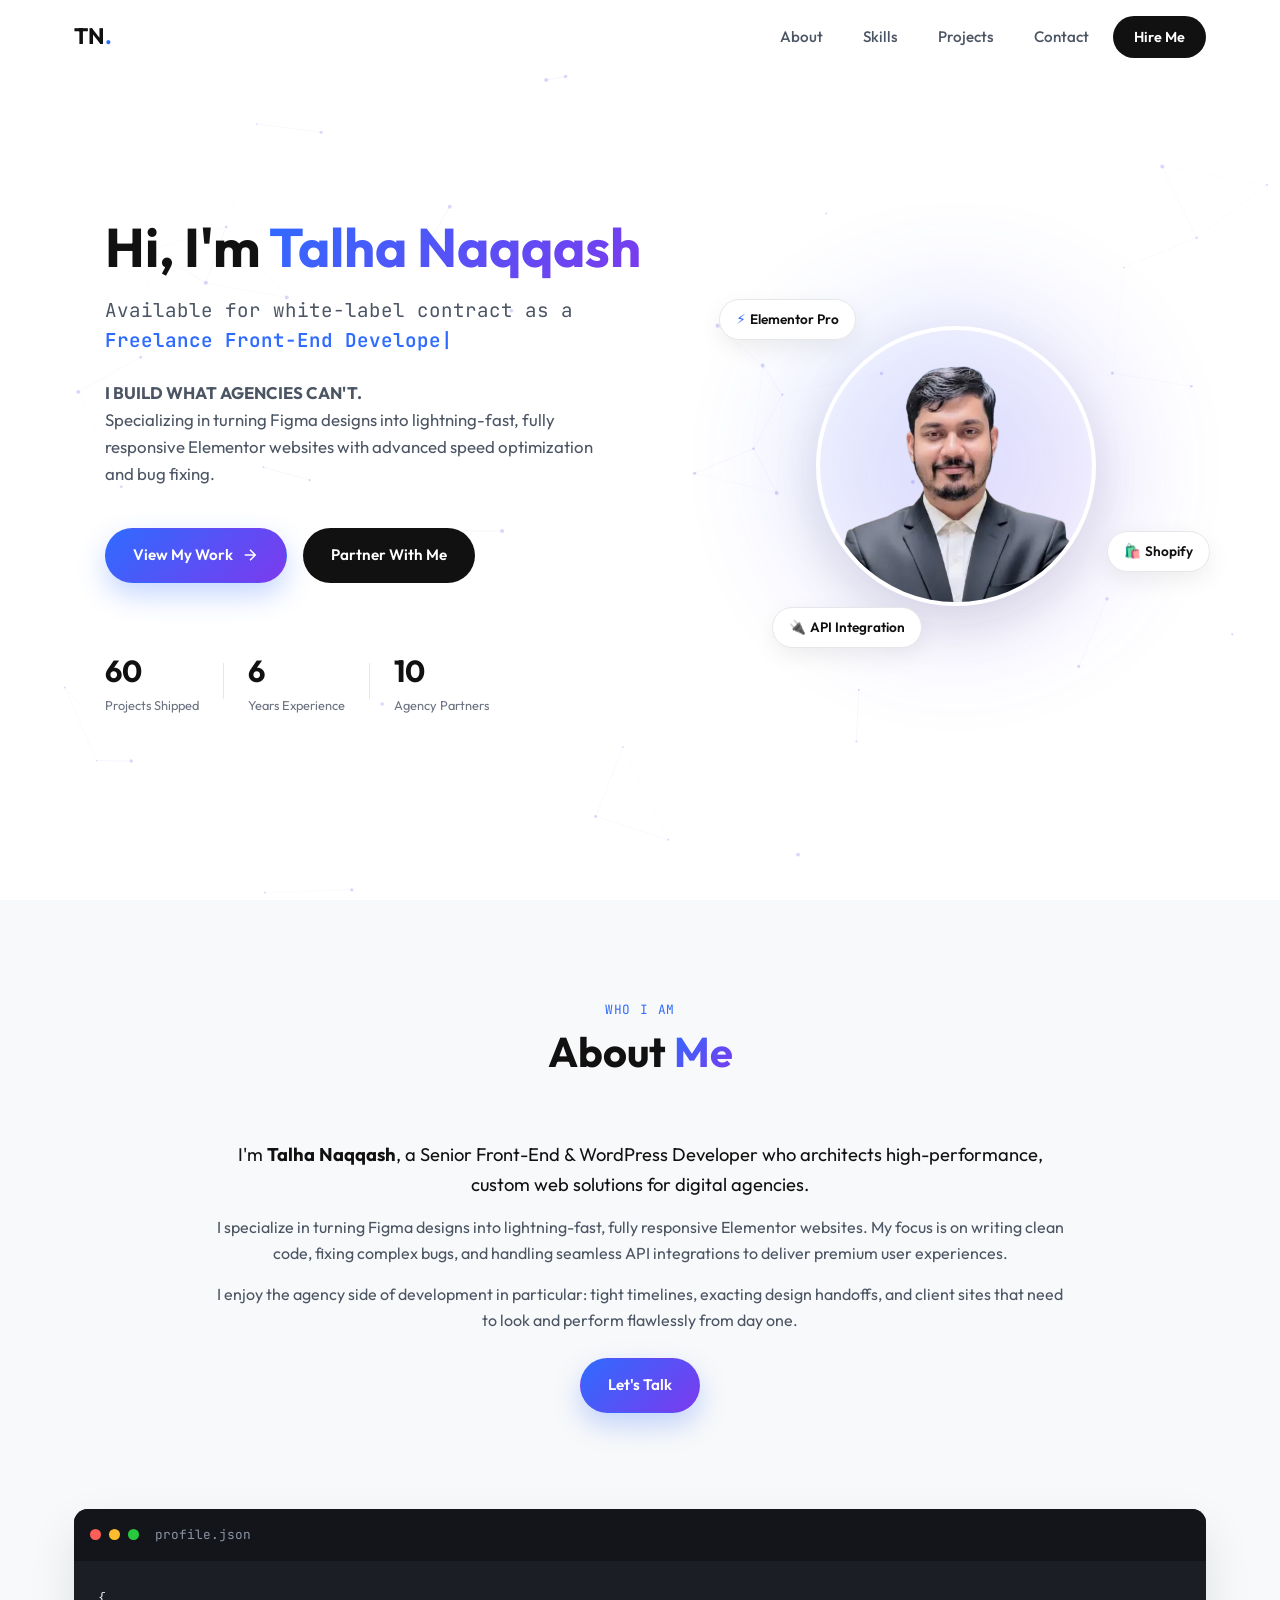
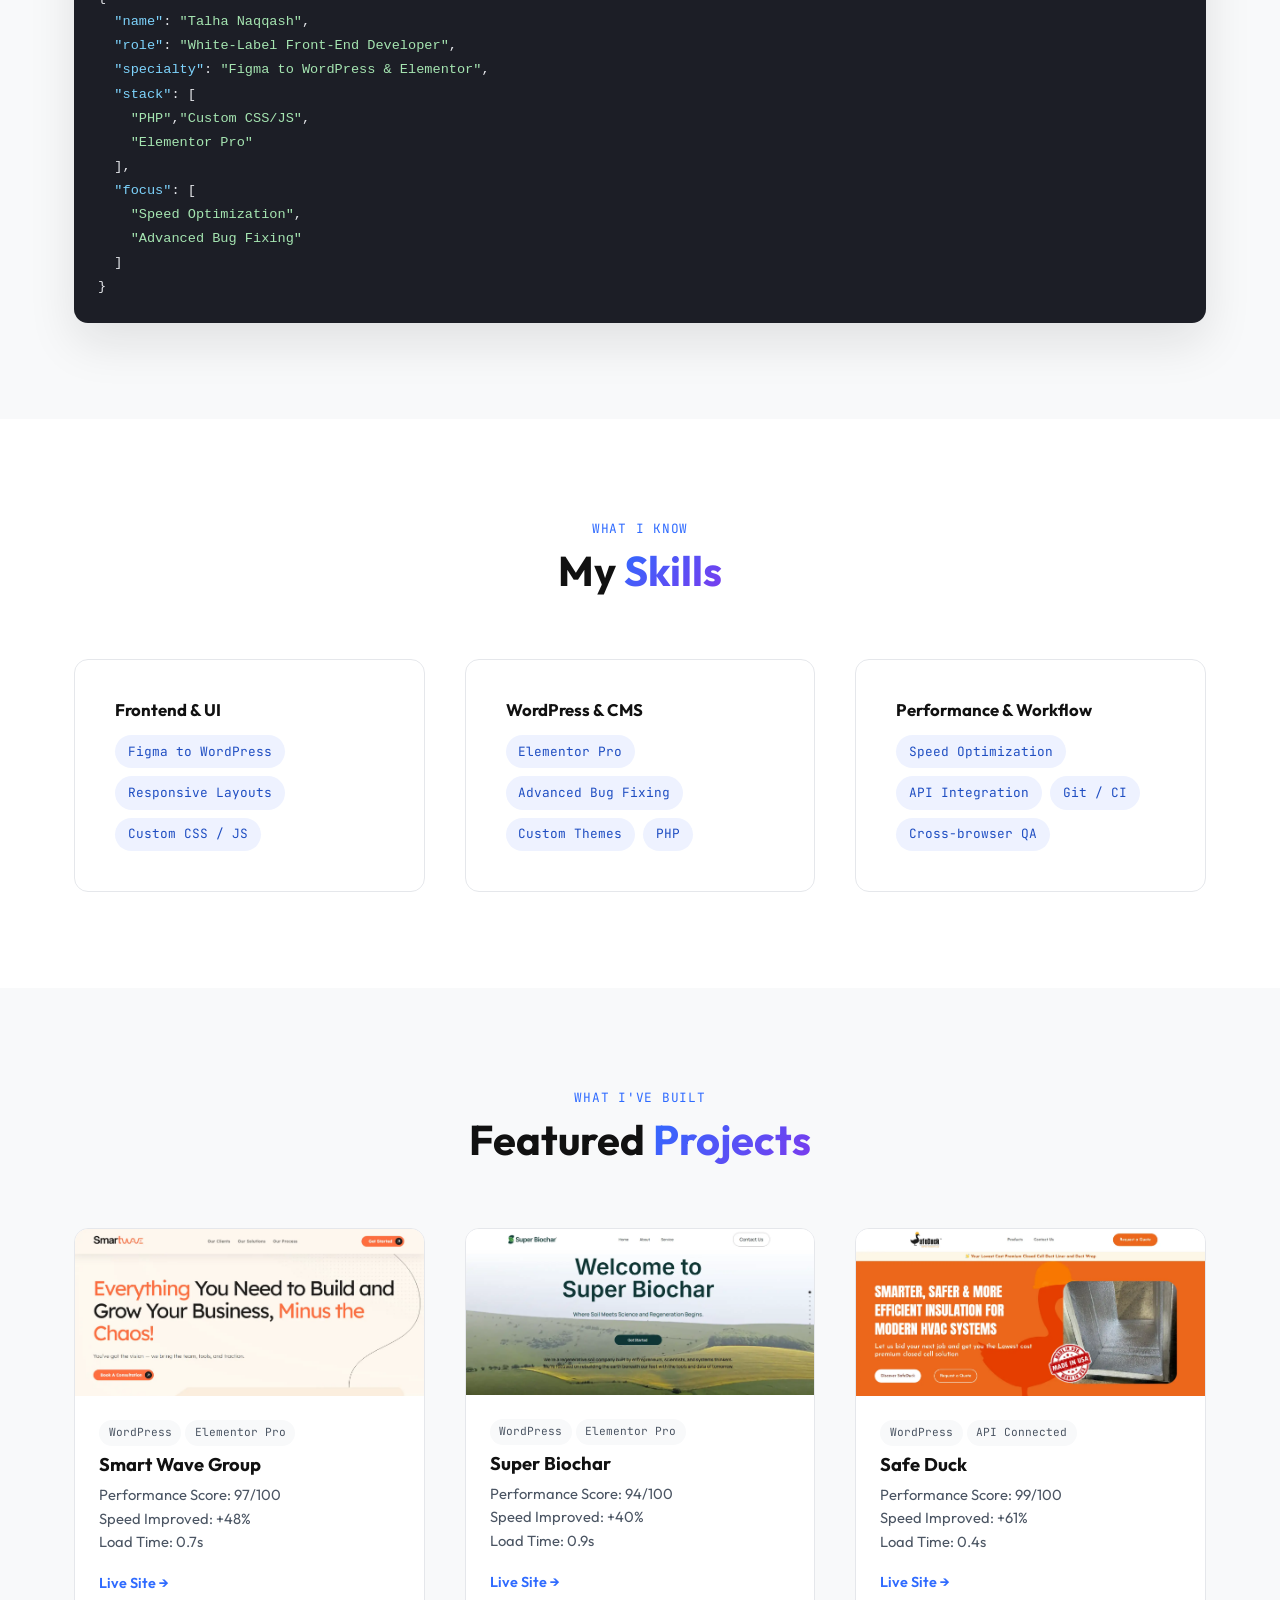
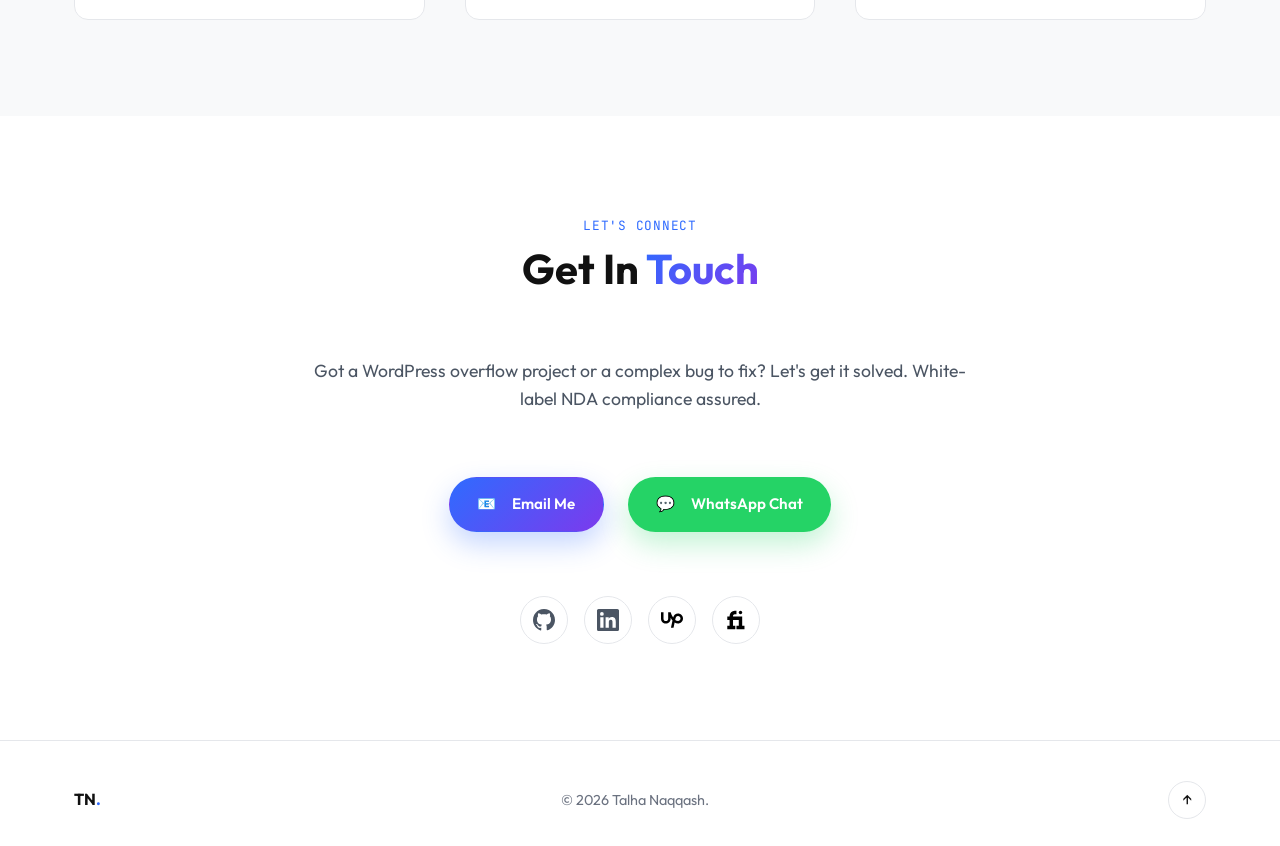
==== commit 3d8e4fe9: "Update index.html" ====
--- a/index.html
+++ b/index.html
@@ -511,7 +511,6 @@
   /* ---------- 9. About ---------- */
   .about__grid {
     display: grid;
-    grid-template-columns: 1.1fr 0.9fr;
     gap: var(--space-2xl);
     align-items: center;
   }
@@ -528,7 +527,7 @@
   .about__visual, 
   .code-window {
     min-width: 0; /* Forces the grid to shrink below the size of the <pre> content */
-    max-width: 75%;
+    max-width: 100%;
   }
   .code-window {
     background: #1c1e26;
